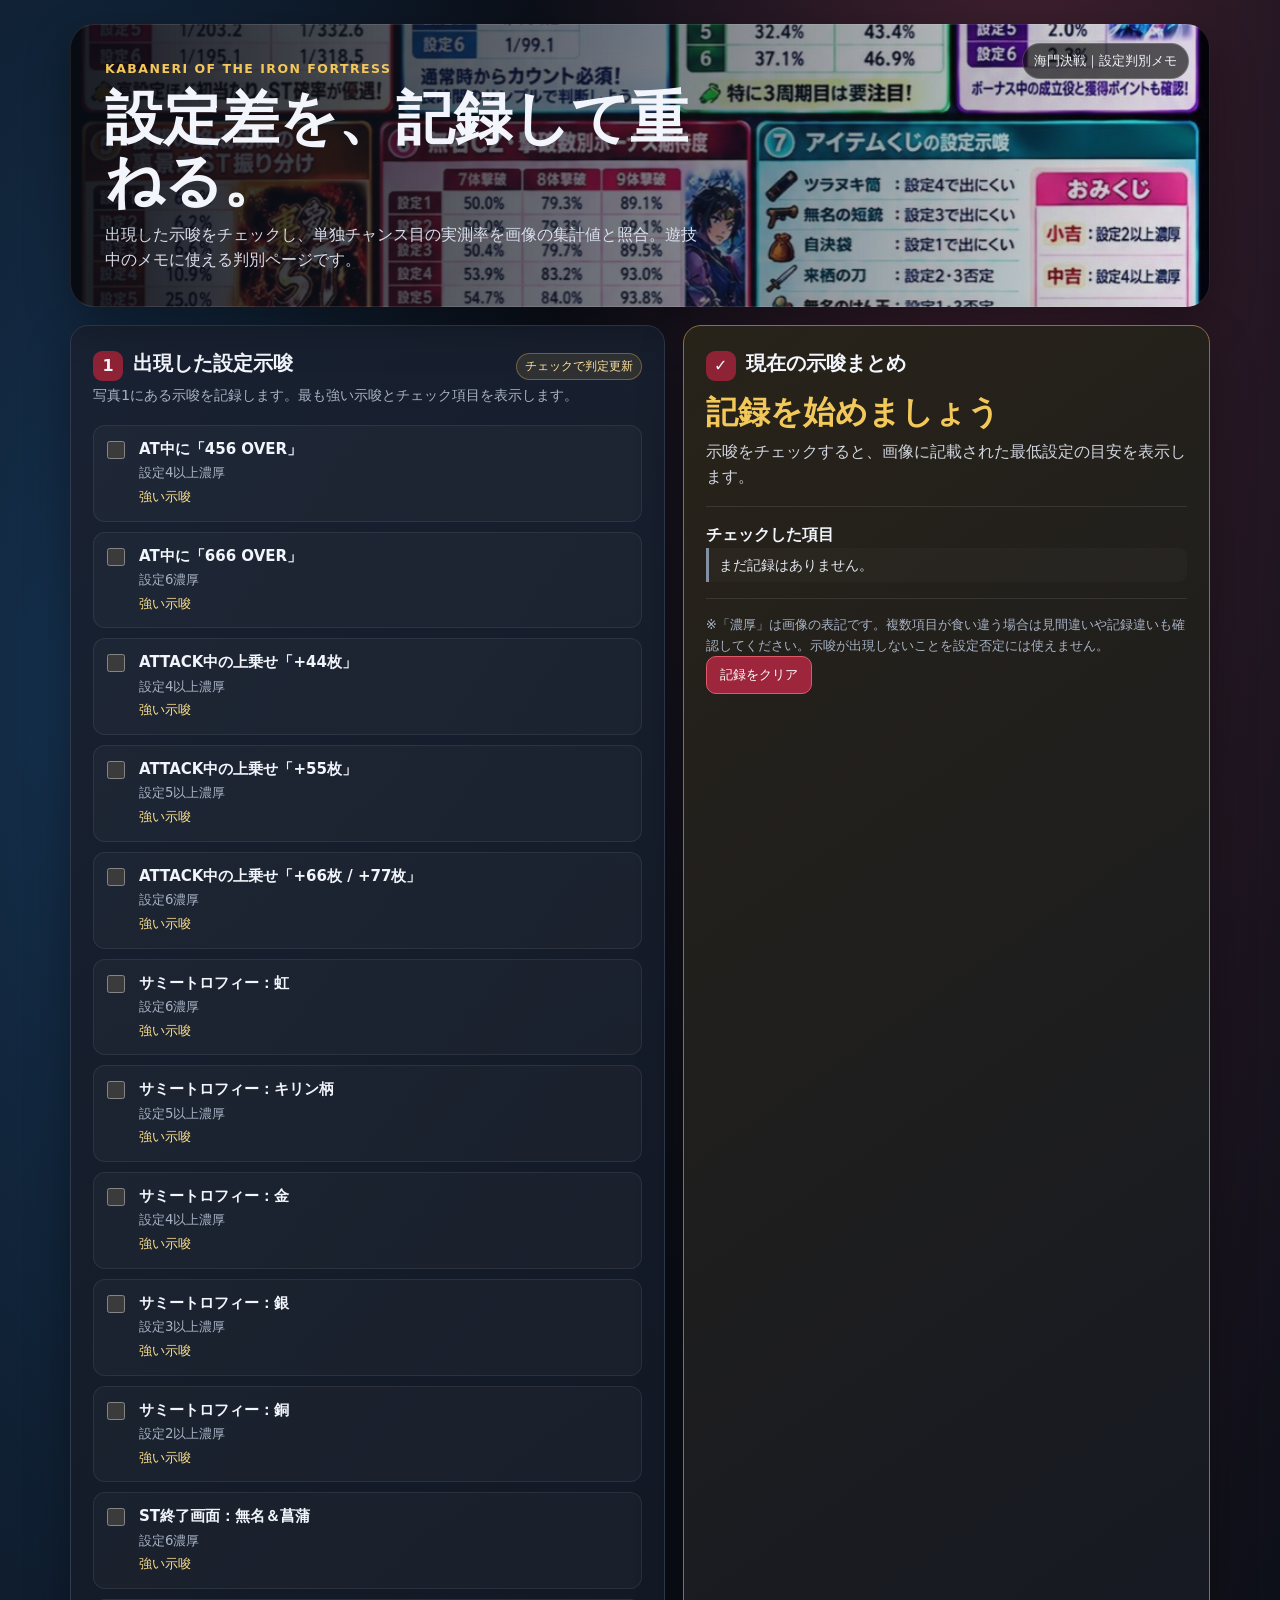
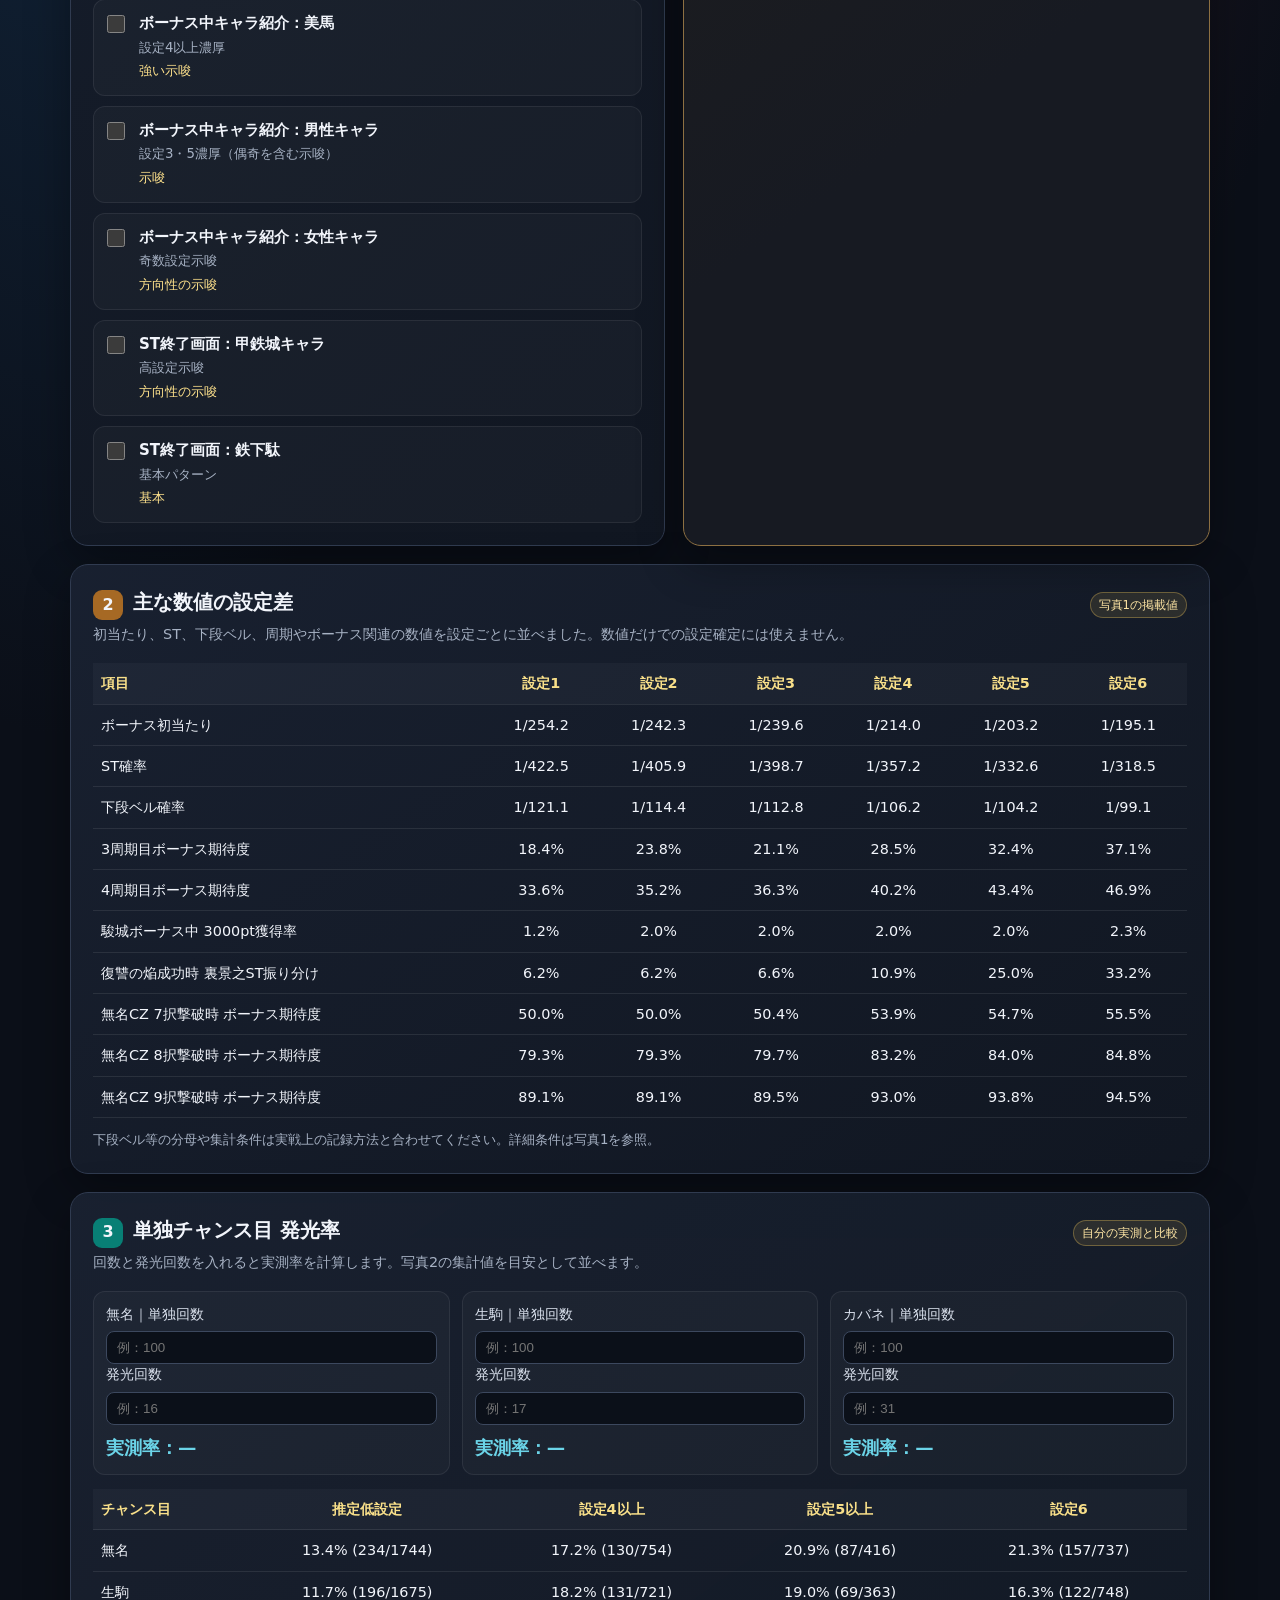
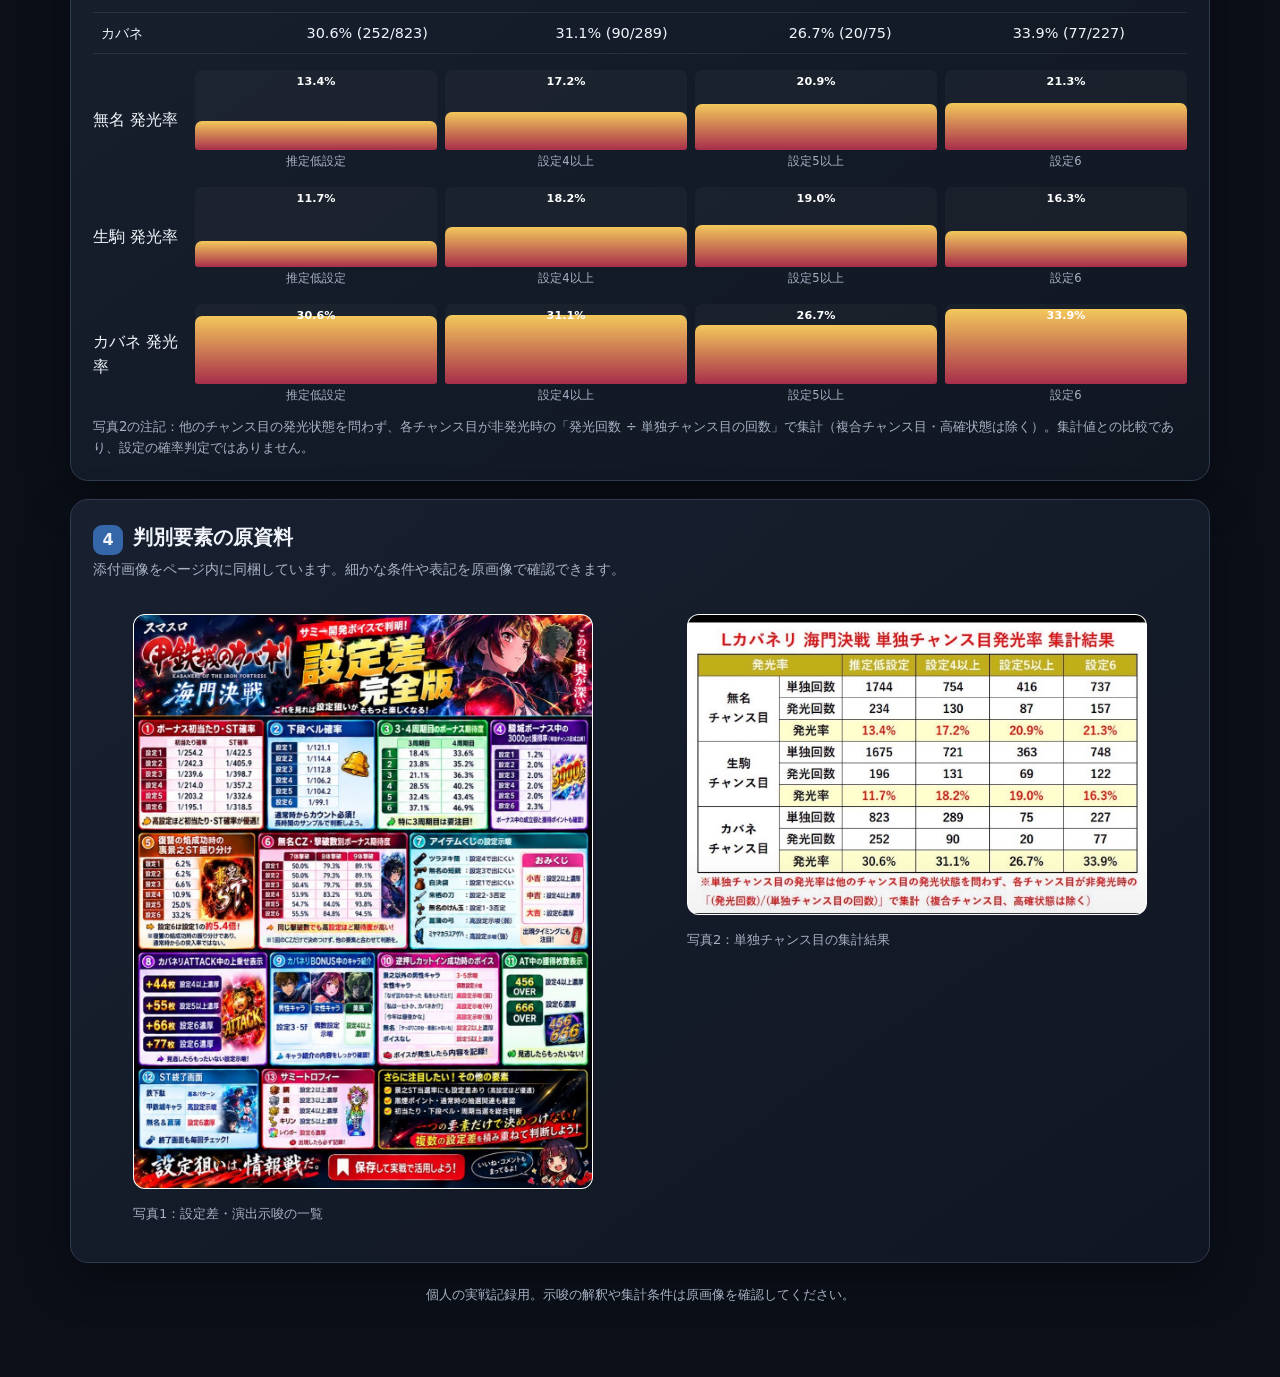
==== kabaneri-kaimon/index.html @ 1a40af03 "Add Kabaneri setting guide page" ====
<!doctype html>
<html lang="ja"><head><meta charset="utf-8"><meta name="viewport" content="width=device-width,initial-scale=1"><meta name="theme-color" content="#101521"><title>スマスロ甲鉄城のカバネリ 海門決戦｜設定判別メモ</title>
<style>
:root{color-scheme:dark;--bg:#0b0f18;--panel:#151b29;--line:#303b50;--text:#f2f5fb;--muted:#a7b2c4;--gold:#f3c85b;--cyan:#6bd4e8;--shadow:0 16px 46px #0005}*{box-sizing:border-box}body{margin:0;background:radial-gradient(ellipse at 80% -10%,#452131 0,transparent 35%),radial-gradient(ellipse at 5% 15%,#142f4b 0,transparent 30%),var(--bg);color:var(--text);font:16px/1.55 system-ui,-apple-system,"Segoe UI",sans-serif}.wrap{max-width:1180px;margin:auto;padding:24px 20px 72px}.hero{border:1px solid #ffffff1b;border-radius:24px;overflow:hidden;position:relative;min-height:270px;display:flex;align-items:end;background:linear-gradient(90deg,#080c14ed 0%,#10152199 47%,#1015211c 100%),url('kabaneri-guide.jpg') center 39%/cover;box-shadow:var(--shadow)}.hero-copy{padding:34px;max-width:680px}.eyebrow{color:var(--gold);font-weight:800;letter-spacing:.12em;font-size:.78rem}.hero h1{font-size:clamp(2rem,5vw,3.65rem);line-height:1.08;margin:.55rem 0}.hero p{color:#d7deeb;max-width:600px;margin:.6rem 0 0}.hero-mark{position:absolute;top:18px;right:20px;border:1px solid #ffffff30;background:#111a;padding:7px 11px;border-radius:99px;font-size:.8rem}.layout{display:grid;grid-template-columns:1.06fr .94fr;gap:18px;margin-top:18px}.panel{background:linear-gradient(145deg,#192131f2,#111722f5);border:1px solid var(--line);border-radius:18px;padding:22px;box-shadow:var(--shadow)}.panel h2{font-size:1.25rem;margin:0 0 5px}.sub{color:var(--muted);font-size:.9rem;margin:0 0 18px}.section-title{display:flex;align-items:center;gap:10px}.num{width:30px;height:30px;border-radius:9px;display:grid;place-items:center;background:#8f2336;font-weight:800}.tag{font-size:.73rem;color:#ffe6a5;background:#f3c85b1c;border:1px solid #f3c85b55;border-radius:99px;padding:3px 8px;margin-left:auto}.signals{display:grid;gap:10px}.signal{display:grid;grid-template-columns:22px 1fr;gap:10px;padding:12px 13px;background:#ffffff07;border:1px solid #ffffff12;border-radius:12px}.signal:has(input:checked){border-color:#f3c85b99;background:#f3c85b12}.signal input{accent-color:var(--gold);width:18px;height:18px;margin:3px 0}.signal strong{display:block;font-size:.94rem}.signal small{color:var(--muted);display:block;margin-top:2px}.signal em{font-style:normal;color:#ffe28c;font-size:.8rem}.result{position:sticky;top:14px;background:linear-gradient(145deg,#282319,#171a22 72%);border-color:#8d7042}.result .big{font-size:2rem;color:var(--gold);font-weight:900;line-height:1.25;margin:8px 0}.result .explain{color:#d0d5df}.rule{height:1px;background:#ffffff18;margin:16px 0}.hint-list{display:grid;gap:8px}.hint{border-left:3px solid var(--gold);padding:6px 10px;color:#e5e9f0;background:#ffffff06;border-radius:0 8px 8px 0;font-size:.9rem}.hint.none{border-color:#8290a4}.btn{background:#9e263c;border:1px solid #df5969;border-radius:10px;padding:9px 13px;color:white;cursor:pointer}.full{grid-column:1/-1}.inputs{display:grid;grid-template-columns:repeat(3,1fr);gap:12px;margin:14px 0}.field{background:#ffffff07;border:1px solid #ffffff12;border-radius:12px;padding:12px}.field label{display:block;font-size:.86rem;color:#dbe2ee;margin-bottom:6px}.field input{width:100%;background:#0b1019;border:1px solid #3c485e;border-radius:8px;color:var(--text);padding:8px 10px}.rate-output{font-weight:800;font-size:1.15rem;margin-top:9px;color:var(--cyan)}.table-scroll{overflow-x:auto}table{width:100%;border-collapse:collapse;min-width:620px;font-size:.9rem}th,td{text-align:center;padding:9px 8px;border-bottom:1px solid #ffffff16}th{color:#f8df89;background:#ffffff08}td:first-child,th:first-child{text-align:left}.note{font-size:.83rem;color:var(--muted);margin:12px 0 0}.chart-wrap{display:grid;gap:16px;margin-top:16px}.chart-row{display:grid;grid-template-columns:90px 1fr;align-items:center;gap:12px}.bars{display:grid;grid-template-columns:repeat(4,1fr);gap:8px}.barbox{display:grid;gap:3px;font-size:.72rem;color:var(--muted);text-align:center}.bar{height:80px;display:flex;align-items:end;justify-content:center;background:#ffffff08;border-radius:7px 7px 3px 3px;overflow:hidden;position:relative}.bar i{display:block;width:100%;background:linear-gradient(0deg,#a72e4b,#f3c85b);border-radius:7px 7px 0 0;min-height:2px}.bar b{position:absolute;top:3px;color:white;font-size:.7rem}.source{display:grid;grid-template-columns:1fr 1fr;gap:14px;align-items:start}.source img{width:100%;height:auto;border-radius:12px;border:1px solid #ffffff24;background:#fff}.source figcaption,.footer{color:var(--muted);font-size:.82rem;margin-top:7px}.footer{text-align:center;margin-top:22px}@media(max-width:820px){.layout{grid-template-columns:1fr}.result{position:static}.full{grid-column:auto}.source{grid-template-columns:1fr}.hero{min-height:240px;background-position:60% center}.hero-copy{padding:25px 22px}.inputs{grid-template-columns:1fr}.chart-row{grid-template-columns:1fr;gap:6px}.bars{gap:4px}}
</style></head><body><main class="wrap">
<header class="hero"><span class="hero-mark">海門決戦｜設定判別メモ</span><div class="hero-copy"><div class="eyebrow">KABANERI OF THE IRON FORTRESS</div><h1>設定差を、記録して重ねる。</h1><p>出現した示唆をチェックし、単独チャンス目の実測率を画像の集計値と照合。遊技中のメモに使える判別ページです。</p></div></header><div class="layout">
<section class="panel"><div class="section-title"><span class="num">1</span><h2>出現した設定示唆</h2><span class="tag">チェックで判定更新</span></div><p class="sub">写真1にある示唆を記録します。最も強い示唆とチェック項目を表示します。</p><div class="signals" id="signals">
<label class="signal"><input type="checkbox" data-floor="4" data-text="AT中の獲得枚数表示「456 OVER」"><span><strong>AT中に「456 OVER」</strong><small>設定4以上濃厚</small><em>強い示唆</em></span></label>
<label class="signal"><input type="checkbox" data-floor="6" data-text="AT中の獲得枚数表示「666 OVER」"><span><strong>AT中に「666 OVER」</strong><small>設定6濃厚</small><em>強い示唆</em></span></label>
<label class="signal"><input type="checkbox" data-floor="4" data-text="ATTACK中の上乗せ「+44枚」"><span><strong>ATTACK中の上乗せ「+44枚」</strong><small>設定4以上濃厚</small><em>強い示唆</em></span></label>
<label class="signal"><input type="checkbox" data-floor="5" data-text="ATTACK中の上乗せ「+55枚」"><span><strong>ATTACK中の上乗せ「+55枚」</strong><small>設定5以上濃厚</small><em>強い示唆</em></span></label>
<label class="signal"><input type="checkbox" data-floor="6" data-text="ATTACK中の上乗せ「+66枚 / +77枚」"><span><strong>ATTACK中の上乗せ「+66枚 / +77枚」</strong><small>設定6濃厚</small><em>強い示唆</em></span></label>
<label class="signal"><input type="checkbox" data-floor="6" data-text="サミートロフィー 虹"><span><strong>サミートロフィー：虹</strong><small>設定6濃厚</small><em>強い示唆</em></span></label>
<label class="signal"><input type="checkbox" data-floor="5" data-text="サミートロフィー キリン柄"><span><strong>サミートロフィー：キリン柄</strong><small>設定5以上濃厚</small><em>強い示唆</em></span></label>
<label class="signal"><input type="checkbox" data-floor="4" data-text="サミートロフィー 金"><span><strong>サミートロフィー：金</strong><small>設定4以上濃厚</small><em>強い示唆</em></span></label>
<label class="signal"><input type="checkbox" data-floor="3" data-text="サミートロフィー 銀"><span><strong>サミートロフィー：銀</strong><small>設定3以上濃厚</small><em>強い示唆</em></span></label>
<label class="signal"><input type="checkbox" data-floor="2" data-text="サミートロフィー 銅"><span><strong>サミートロフィー：銅</strong><small>設定2以上濃厚</small><em>強い示唆</em></span></label>
<label class="signal"><input type="checkbox" data-floor="6" data-text="ST終了画面：無名＆菖蒲"><span><strong>ST終了画面：無名＆菖蒲</strong><small>設定6濃厚</small><em>強い示唆</em></span></label>
<label class="signal"><input type="checkbox" data-floor="4" data-text="ボーナス中キャラ紹介：美馬"><span><strong>ボーナス中キャラ紹介：美馬</strong><small>設定4以上濃厚</small><em>強い示唆</em></span></label>
<label class="signal"><input type="checkbox" data-floor="0" data-text="ボーナス中キャラ紹介：男性キャラ"><span><strong>ボーナス中キャラ紹介：男性キャラ</strong><small>設定3・5濃厚（偶奇を含む示唆）</small><em>示唆</em></span></label>
<label class="signal"><input type="checkbox" data-floor="0" data-text="ボーナス中キャラ紹介：女性キャラ"><span><strong>ボーナス中キャラ紹介：女性キャラ</strong><small>奇数設定示唆</small><em>方向性の示唆</em></span></label>
<label class="signal"><input type="checkbox" data-floor="0" data-text="ST終了画面：甲鉄城キャラ"><span><strong>ST終了画面：甲鉄城キャラ</strong><small>高設定示唆</small><em>方向性の示唆</em></span></label>
<label class="signal"><input type="checkbox" data-floor="0" data-text="ST終了画面：鉄下駄"><span><strong>ST終了画面：鉄下駄</strong><small>基本パターン</small><em>基本</em></span></label></div></section>
<aside class="panel result" aria-live="polite"><div class="section-title"><span class="num">✓</span><h2>現在の示唆まとめ</h2></div><div class="big" id="resultTitle">記録を始めましょう</div><div class="explain" id="resultBody">示唆をチェックすると、画像に記載された最低設定の目安を表示します。</div><div class="rule"></div><strong>チェックした項目</strong><div class="hint-list" id="hintList"><div class="hint none">まだ記録はありません。</div></div><div class="rule"></div><p class="note">※「濃厚」は画像の表記です。複数項目が食い違う場合は見間違いや記録違いも確認してください。示唆が出現しないことを設定否定には使えません。</p><button class="btn" id="clearBtn">記録をクリア</button></aside>
<section class="panel full"><div class="section-title"><span class="num" style="background:#a66924">2</span><h2>主な数値の設定差</h2><span class="tag">写真1の掲載値</span></div><p class="sub">初当たり、ST、下段ベル、周期やボーナス関連の数値を設定ごとに並べました。数値だけでの設定確定には使えません。</p><div class="table-scroll"><table><thead><tr><th>項目</th><th>設定1</th><th>設定2</th><th>設定3</th><th>設定4</th><th>設定5</th><th>設定6</th></tr></thead><tbody>
<tr><td>ボーナス初当たり</td><td>1/254.2</td><td>1/242.3</td><td>1/239.6</td><td>1/214.0</td><td>1/203.2</td><td>1/195.1</td></tr>
<tr><td>ST確率</td><td>1/422.5</td><td>1/405.9</td><td>1/398.7</td><td>1/357.2</td><td>1/332.6</td><td>1/318.5</td></tr>
<tr><td>下段ベル確率</td><td>1/121.1</td><td>1/114.4</td><td>1/112.8</td><td>1/106.2</td><td>1/104.2</td><td>1/99.1</td></tr>
<tr><td>3周期目ボーナス期待度</td><td>18.4%</td><td>23.8%</td><td>21.1%</td><td>28.5%</td><td>32.4%</td><td>37.1%</td></tr>
<tr><td>4周期目ボーナス期待度</td><td>33.6%</td><td>35.2%</td><td>36.3%</td><td>40.2%</td><td>43.4%</td><td>46.9%</td></tr>
<tr><td>駿城ボーナス中 3000pt獲得率</td><td>1.2%</td><td>2.0%</td><td>2.0%</td><td>2.0%</td><td>2.0%</td><td>2.3%</td></tr>
<tr><td>復讐の焔成功時 裏景之ST振り分け</td><td>6.2%</td><td>6.2%</td><td>6.6%</td><td>10.9%</td><td>25.0%</td><td>33.2%</td></tr>
<tr><td>無名CZ 7択撃破時 ボーナス期待度</td><td>50.0%</td><td>50.0%</td><td>50.4%</td><td>53.9%</td><td>54.7%</td><td>55.5%</td></tr>
<tr><td>無名CZ 8択撃破時 ボーナス期待度</td><td>79.3%</td><td>79.3%</td><td>79.7%</td><td>83.2%</td><td>84.0%</td><td>84.8%</td></tr>
<tr><td>無名CZ 9択撃破時 ボーナス期待度</td><td>89.1%</td><td>89.1%</td><td>89.5%</td><td>93.0%</td><td>93.8%</td><td>94.5%</td></tr>
</tbody></table></div><p class="note">下段ベル等の分母や集計条件は実戦上の記録方法と合わせてください。詳細条件は写真1を参照。</p></section>
<section class="panel full"><div class="section-title"><span class="num" style="background:#087f75">3</span><h2>単独チャンス目 発光率</h2><span class="tag">自分の実測と比較</span></div><p class="sub">回数と発光回数を入れると実測率を計算します。写真2の集計値を目安として並べます。</p><div class="inputs">
<div class="field"><label for="unaTrials">無名｜単独回数</label><input id="unaTrials" type="number" min="0" step="1" placeholder="例：100"><label for="unaHits">発光回数</label><input id="unaHits" type="number" min="0" step="1" placeholder="例：16"><div class="rate-output" id="unaRate">実測率：—</div></div>
<div class="field"><label for="ikoTrials">生駒｜単独回数</label><input id="ikoTrials" type="number" min="0" step="1" placeholder="例：100"><label for="ikoHits">発光回数</label><input id="ikoHits" type="number" min="0" step="1" placeholder="例：17"><div class="rate-output" id="ikoRate">実測率：—</div></div>
<div class="field"><label for="kabTrials">カバネ｜単独回数</label><input id="kabTrials" type="number" min="0" step="1" placeholder="例：100"><label for="kabHits">発光回数</label><input id="kabHits" type="number" min="0" step="1" placeholder="例：31"><div class="rate-output" id="kabRate">実測率：—</div></div></div>
<div class="table-scroll"><table><thead><tr><th>チャンス目</th><th>推定低設定</th><th>設定4以上</th><th>設定5以上</th><th>設定6</th></tr></thead><tbody>
<tr><td>無名</td><td>13.4% (234/1744)</td><td>17.2% (130/754)</td><td>20.9% (87/416)</td><td>21.3% (157/737)</td></tr>
<tr><td>生駒</td><td>11.7% (196/1675)</td><td>18.2% (131/721)</td><td>19.0% (69/363)</td><td>16.3% (122/748)</td></tr>
<tr><td>カバネ</td><td>30.6% (252/823)</td><td>31.1% (90/289)</td><td>26.7% (20/75)</td><td>33.9% (77/227)</td></tr></tbody></table></div><div class="chart-wrap" id="charts"></div><p class="note">写真2の注記：他のチャンス目の発光状態を問わず、各チャンス目が非発光時の「発光回数 ÷ 単独チャンス目の回数」で集計（複合チャンス目・高確状態は除く）。集計値との比較であり、設定の確率判定ではありません。</p></section>
<section class="panel full"><div class="section-title"><span class="num" style="background:#3566a8">4</span><h2>判別要素の原資料</h2></div><p class="sub">添付画像をページ内に同梱しています。細かな条件や表記を原画像で確認できます。</p><div class="source"><figure><img src="kabaneri-guide.jpg" alt="甲鉄城のカバネリ 海門決戦の設定差・設定示唆まとめ"><figcaption>写真1：設定差・演出示唆の一覧</figcaption></figure><figure><img src="chance-eye-data.jpg" alt="カバネリ海門決戦の単独チャンス目発光率 集計結果"><figcaption>写真2：単独チャンス目の集計結果</figcaption></figure></div></section>
</div><footer class="footer">個人の実戦記録用。示唆の解釈や集計条件は原画像を確認してください。</footer></main>
<script>
const signals=[...document.querySelectorAll('#signals input')],resultTitle=document.querySelector('#resultTitle'),resultBody=document.querySelector('#resultBody'),hintList=document.querySelector('#hintList');
function updateSignals(){const checked=signals.filter(x=>x.checked),floors=checked.map(x=>Number(x.dataset.floor)).filter(x=>x>0),floor=floors.length?Math.max(...floors):0;resultTitle.textContent=floor?'設定'+floor+'以上の示唆あり':checked.length?'示唆を記録しました':'記録を始めましょう';resultBody.textContent=floor?'チェックした項目のうち、最低設定の目安が最も高いものは設定'+floor+'以上です。確定的な設定判別ではありません。':checked.length?'チェック項目は設定の上下限を示さない示唆です。ほかの要素と合わせて確認してください。':'示唆をチェックすると、画像に記載された最低設定の目安を表示します。';hintList.innerHTML=checked.length?checked.map(x=>'<div class="hint">'+x.dataset.text+' <small>('+x.closest('.signal').querySelector('small').textContent+')</small></div>').join(''):'<div class="hint none">まだ記録はありません。</div>'}
signals.forEach(x=>x.addEventListener('change',updateSignals));document.querySelector('#clearBtn').addEventListener('click',()=>{signals.forEach(x=>x.checked=false);updateSignals()});
const rows=[{key:'una',label:'無名',values:[13.4,17.2,20.9,21.3]},{key:'iko',label:'生駒',values:[11.7,18.2,19,16.3]},{key:'kab',label:'カバネ',values:[30.6,31.1,26.7,33.9]}],cols=['推定低設定','設定4以上','設定5以上','設定6'];
function updateRates(){rows.forEach(r=>{const n=Number(document.querySelector('#'+r.key+'Trials').value),h=Number(document.querySelector('#'+r.key+'Hits').value),el=document.querySelector('#'+r.key+'Rate');el.textContent=n>0&&h>=0&&h<=n?'実測率：'+(h/n*100).toFixed(1)+'%':'実測率：—'});document.querySelector('#charts').innerHTML=rows.map(r=>'<div class="chart-row"><div>'+r.label+' 発光率</div><div class="bars">'+r.values.map((v,i)=>'<div class="barbox"><div class="bar"><i style="height:'+(v/36*100)+'%"></i><b>'+v.toFixed(1)+'%</b></div>'+cols[i]+'</div>').join('')+'</div></div>').join('')}
document.querySelectorAll('.field input').forEach(el=>el.addEventListener('input',updateRates));updateRates();
</script></body></html>
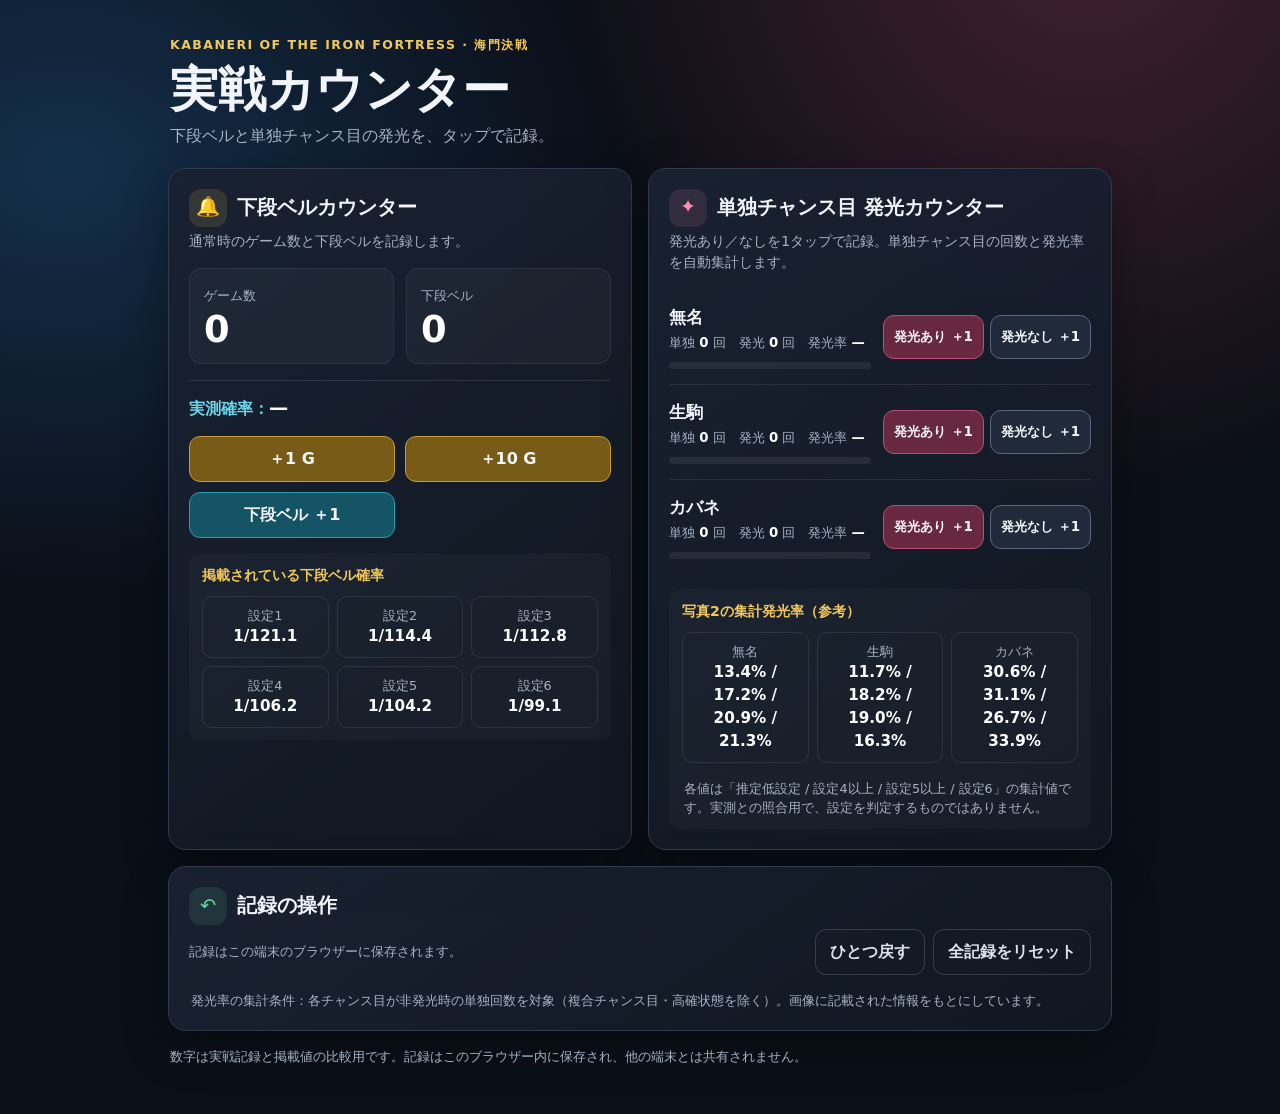
==== commit 794f8f46: "Refocus Kabaneri page on live counters" ====
--- a/kabaneri-kaimon/index.html
+++ b/kabaneri-kaimon/index.html
@@ -1,55 +1,80 @@
 <!doctype html>
-<html lang="ja"><head><meta charset="utf-8"><meta name="viewport" content="width=device-width,initial-scale=1"><meta name="theme-color" content="#101521"><title>スマスロ甲鉄城のカバネリ 海門決戦｜設定判別メモ</title>
+<html lang="ja">
+<head>
+<meta charset="utf-8">
+<meta name="viewport" content="width=device-width,initial-scale=1">
+<meta name="theme-color" content="#101521">
+<title>カバネリ 海門決戦｜実戦カウンター</title>
 <style>
-:root{color-scheme:dark;--bg:#0b0f18;--panel:#151b29;--line:#303b50;--text:#f2f5fb;--muted:#a7b2c4;--gold:#f3c85b;--cyan:#6bd4e8;--shadow:0 16px 46px #0005}*{box-sizing:border-box}body{margin:0;background:radial-gradient(ellipse at 80% -10%,#452131 0,transparent 35%),radial-gradient(ellipse at 5% 15%,#142f4b 0,transparent 30%),var(--bg);color:var(--text);font:16px/1.55 system-ui,-apple-system,"Segoe UI",sans-serif}.wrap{max-width:1180px;margin:auto;padding:24px 20px 72px}.hero{border:1px solid #ffffff1b;border-radius:24px;overflow:hidden;position:relative;min-height:270px;display:flex;align-items:end;background:linear-gradient(90deg,#080c14ed 0%,#10152199 47%,#1015211c 100%),url('kabaneri-guide.jpg') center 39%/cover;box-shadow:var(--shadow)}.hero-copy{padding:34px;max-width:680px}.eyebrow{color:var(--gold);font-weight:800;letter-spacing:.12em;font-size:.78rem}.hero h1{font-size:clamp(2rem,5vw,3.65rem);line-height:1.08;margin:.55rem 0}.hero p{color:#d7deeb;max-width:600px;margin:.6rem 0 0}.hero-mark{position:absolute;top:18px;right:20px;border:1px solid #ffffff30;background:#111a;padding:7px 11px;border-radius:99px;font-size:.8rem}.layout{display:grid;grid-template-columns:1.06fr .94fr;gap:18px;margin-top:18px}.panel{background:linear-gradient(145deg,#192131f2,#111722f5);border:1px solid var(--line);border-radius:18px;padding:22px;box-shadow:var(--shadow)}.panel h2{font-size:1.25rem;margin:0 0 5px}.sub{color:var(--muted);font-size:.9rem;margin:0 0 18px}.section-title{display:flex;align-items:center;gap:10px}.num{width:30px;height:30px;border-radius:9px;display:grid;place-items:center;background:#8f2336;font-weight:800}.tag{font-size:.73rem;color:#ffe6a5;background:#f3c85b1c;border:1px solid #f3c85b55;border-radius:99px;padding:3px 8px;margin-left:auto}.signals{display:grid;gap:10px}.signal{display:grid;grid-template-columns:22px 1fr;gap:10px;padding:12px 13px;background:#ffffff07;border:1px solid #ffffff12;border-radius:12px}.signal:has(input:checked){border-color:#f3c85b99;background:#f3c85b12}.signal input{accent-color:var(--gold);width:18px;height:18px;margin:3px 0}.signal strong{display:block;font-size:.94rem}.signal small{color:var(--muted);display:block;margin-top:2px}.signal em{font-style:normal;color:#ffe28c;font-size:.8rem}.result{position:sticky;top:14px;background:linear-gradient(145deg,#282319,#171a22 72%);border-color:#8d7042}.result .big{font-size:2rem;color:var(--gold);font-weight:900;line-height:1.25;margin:8px 0}.result .explain{color:#d0d5df}.rule{height:1px;background:#ffffff18;margin:16px 0}.hint-list{display:grid;gap:8px}.hint{border-left:3px solid var(--gold);padding:6px 10px;color:#e5e9f0;background:#ffffff06;border-radius:0 8px 8px 0;font-size:.9rem}.hint.none{border-color:#8290a4}.btn{background:#9e263c;border:1px solid #df5969;border-radius:10px;padding:9px 13px;color:white;cursor:pointer}.full{grid-column:1/-1}.inputs{display:grid;grid-template-columns:repeat(3,1fr);gap:12px;margin:14px 0}.field{background:#ffffff07;border:1px solid #ffffff12;border-radius:12px;padding:12px}.field label{display:block;font-size:.86rem;color:#dbe2ee;margin-bottom:6px}.field input{width:100%;background:#0b1019;border:1px solid #3c485e;border-radius:8px;color:var(--text);padding:8px 10px}.rate-output{font-weight:800;font-size:1.15rem;margin-top:9px;color:var(--cyan)}.table-scroll{overflow-x:auto}table{width:100%;border-collapse:collapse;min-width:620px;font-size:.9rem}th,td{text-align:center;padding:9px 8px;border-bottom:1px solid #ffffff16}th{color:#f8df89;background:#ffffff08}td:first-child,th:first-child{text-align:left}.note{font-size:.83rem;color:var(--muted);margin:12px 0 0}.chart-wrap{display:grid;gap:16px;margin-top:16px}.chart-row{display:grid;grid-template-columns:90px 1fr;align-items:center;gap:12px}.bars{display:grid;grid-template-columns:repeat(4,1fr);gap:8px}.barbox{display:grid;gap:3px;font-size:.72rem;color:var(--muted);text-align:center}.bar{height:80px;display:flex;align-items:end;justify-content:center;background:#ffffff08;border-radius:7px 7px 3px 3px;overflow:hidden;position:relative}.bar i{display:block;width:100%;background:linear-gradient(0deg,#a72e4b,#f3c85b);border-radius:7px 7px 0 0;min-height:2px}.bar b{position:absolute;top:3px;color:white;font-size:.7rem}.source{display:grid;grid-template-columns:1fr 1fr;gap:14px;align-items:start}.source img{width:100%;height:auto;border-radius:12px;border:1px solid #ffffff24;background:#fff}.source figcaption,.footer{color:var(--muted);font-size:.82rem;margin-top:7px}.footer{text-align:center;margin-top:22px}@media(max-width:820px){.layout{grid-template-columns:1fr}.result{position:static}.full{grid-column:auto}.source{grid-template-columns:1fr}.hero{min-height:240px;background-position:60% center}.hero-copy{padding:25px 22px}.inputs{grid-template-columns:1fr}.chart-row{grid-template-columns:1fr;gap:6px}.bars{gap:4px}}
-</style></head><body><main class="wrap">
-<header class="hero"><span class="hero-mark">海門決戦｜設定判別メモ</span><div class="hero-copy"><div class="eyebrow">KABANERI OF THE IRON FORTRESS</div><h1>設定差を、記録して重ねる。</h1><p>出現した示唆をチェックし、単独チャンス目の実測率を画像の集計値と照合。遊技中のメモに使える判別ページです。</p></div></header><div class="layout">
-<section class="panel"><div class="section-title"><span class="num">1</span><h2>出現した設定示唆</h2><span class="tag">チェックで判定更新</span></div><p class="sub">写真1にある示唆を記録します。最も強い示唆とチェック項目を表示します。</p><div class="signals" id="signals">
-<label class="signal"><input type="checkbox" data-floor="4" data-text="AT中の獲得枚数表示「456 OVER」"><span><strong>AT中に「456 OVER」</strong><small>設定4以上濃厚</small><em>強い示唆</em></span></label>
-<label class="signal"><input type="checkbox" data-floor="6" data-text="AT中の獲得枚数表示「666 OVER」"><span><strong>AT中に「666 OVER」</strong><small>設定6濃厚</small><em>強い示唆</em></span></label>
-<label class="signal"><input type="checkbox" data-floor="4" data-text="ATTACK中の上乗せ「+44枚」"><span><strong>ATTACK中の上乗せ「+44枚」</strong><small>設定4以上濃厚</small><em>強い示唆</em></span></label>
-<label class="signal"><input type="checkbox" data-floor="5" data-text="ATTACK中の上乗せ「+55枚」"><span><strong>ATTACK中の上乗せ「+55枚」</strong><small>設定5以上濃厚</small><em>強い示唆</em></span></label>
-<label class="signal"><input type="checkbox" data-floor="6" data-text="ATTACK中の上乗せ「+66枚 / +77枚」"><span><strong>ATTACK中の上乗せ「+66枚 / +77枚」</strong><small>設定6濃厚</small><em>強い示唆</em></span></label>
-<label class="signal"><input type="checkbox" data-floor="6" data-text="サミートロフィー 虹"><span><strong>サミートロフィー：虹</strong><small>設定6濃厚</small><em>強い示唆</em></span></label>
-<label class="signal"><input type="checkbox" data-floor="5" data-text="サミートロフィー キリン柄"><span><strong>サミートロフィー：キリン柄</strong><small>設定5以上濃厚</small><em>強い示唆</em></span></label>
-<label class="signal"><input type="checkbox" data-floor="4" data-text="サミートロフィー 金"><span><strong>サミートロフィー：金</strong><small>設定4以上濃厚</small><em>強い示唆</em></span></label>
-<label class="signal"><input type="checkbox" data-floor="3" data-text="サミートロフィー 銀"><span><strong>サミートロフィー：銀</strong><small>設定3以上濃厚</small><em>強い示唆</em></span></label>
-<label class="signal"><input type="checkbox" data-floor="2" data-text="サミートロフィー 銅"><span><strong>サミートロフィー：銅</strong><small>設定2以上濃厚</small><em>強い示唆</em></span></label>
-<label class="signal"><input type="checkbox" data-floor="6" data-text="ST終了画面：無名＆菖蒲"><span><strong>ST終了画面：無名＆菖蒲</strong><small>設定6濃厚</small><em>強い示唆</em></span></label>
-<label class="signal"><input type="checkbox" data-floor="4" data-text="ボーナス中キャラ紹介：美馬"><span><strong>ボーナス中キャラ紹介：美馬</strong><small>設定4以上濃厚</small><em>強い示唆</em></span></label>
-<label class="signal"><input type="checkbox" data-floor="0" data-text="ボーナス中キャラ紹介：男性キャラ"><span><strong>ボーナス中キャラ紹介：男性キャラ</strong><small>設定3・5濃厚（偶奇を含む示唆）</small><em>示唆</em></span></label>
-<label class="signal"><input type="checkbox" data-floor="0" data-text="ボーナス中キャラ紹介：女性キャラ"><span><strong>ボーナス中キャラ紹介：女性キャラ</strong><small>奇数設定示唆</small><em>方向性の示唆</em></span></label>
-<label class="signal"><input type="checkbox" data-floor="0" data-text="ST終了画面：甲鉄城キャラ"><span><strong>ST終了画面：甲鉄城キャラ</strong><small>高設定示唆</small><em>方向性の示唆</em></span></label>
-<label class="signal"><input type="checkbox" data-floor="0" data-text="ST終了画面：鉄下駄"><span><strong>ST終了画面：鉄下駄</strong><small>基本パターン</small><em>基本</em></span></label></div></section>
-<aside class="panel result" aria-live="polite"><div class="section-title"><span class="num">✓</span><h2>現在の示唆まとめ</h2></div><div class="big" id="resultTitle">記録を始めましょう</div><div class="explain" id="resultBody">示唆をチェックすると、画像に記載された最低設定の目安を表示します。</div><div class="rule"></div><strong>チェックした項目</strong><div class="hint-list" id="hintList"><div class="hint none">まだ記録はありません。</div></div><div class="rule"></div><p class="note">※「濃厚」は画像の表記です。複数項目が食い違う場合は見間違いや記録違いも確認してください。示唆が出現しないことを設定否定には使えません。</p><button class="btn" id="clearBtn">記録をクリア</button></aside>
-<section class="panel full"><div class="section-title"><span class="num" style="background:#a66924">2</span><h2>主な数値の設定差</h2><span class="tag">写真1の掲載値</span></div><p class="sub">初当たり、ST、下段ベル、周期やボーナス関連の数値を設定ごとに並べました。数値だけでの設定確定には使えません。</p><div class="table-scroll"><table><thead><tr><th>項目</th><th>設定1</th><th>設定2</th><th>設定3</th><th>設定4</th><th>設定5</th><th>設定6</th></tr></thead><tbody>
-<tr><td>ボーナス初当たり</td><td>1/254.2</td><td>1/242.3</td><td>1/239.6</td><td>1/214.0</td><td>1/203.2</td><td>1/195.1</td></tr>
-<tr><td>ST確率</td><td>1/422.5</td><td>1/405.9</td><td>1/398.7</td><td>1/357.2</td><td>1/332.6</td><td>1/318.5</td></tr>
-<tr><td>下段ベル確率</td><td>1/121.1</td><td>1/114.4</td><td>1/112.8</td><td>1/106.2</td><td>1/104.2</td><td>1/99.1</td></tr>
-<tr><td>3周期目ボーナス期待度</td><td>18.4%</td><td>23.8%</td><td>21.1%</td><td>28.5%</td><td>32.4%</td><td>37.1%</td></tr>
-<tr><td>4周期目ボーナス期待度</td><td>33.6%</td><td>35.2%</td><td>36.3%</td><td>40.2%</td><td>43.4%</td><td>46.9%</td></tr>
-<tr><td>駿城ボーナス中 3000pt獲得率</td><td>1.2%</td><td>2.0%</td><td>2.0%</td><td>2.0%</td><td>2.0%</td><td>2.3%</td></tr>
-<tr><td>復讐の焔成功時 裏景之ST振り分け</td><td>6.2%</td><td>6.2%</td><td>6.6%</td><td>10.9%</td><td>25.0%</td><td>33.2%</td></tr>
-<tr><td>無名CZ 7択撃破時 ボーナス期待度</td><td>50.0%</td><td>50.0%</td><td>50.4%</td><td>53.9%</td><td>54.7%</td><td>55.5%</td></tr>
-<tr><td>無名CZ 8択撃破時 ボーナス期待度</td><td>79.3%</td><td>79.3%</td><td>79.7%</td><td>83.2%</td><td>84.0%</td><td>84.8%</td></tr>
-<tr><td>無名CZ 9択撃破時 ボーナス期待度</td><td>89.1%</td><td>89.1%</td><td>89.5%</td><td>93.0%</td><td>93.8%</td><td>94.5%</td></tr>
-</tbody></table></div><p class="note">下段ベル等の分母や集計条件は実戦上の記録方法と合わせてください。詳細条件は写真1を参照。</p></section>
-<section class="panel full"><div class="section-title"><span class="num" style="background:#087f75">3</span><h2>単独チャンス目 発光率</h2><span class="tag">自分の実測と比較</span></div><p class="sub">回数と発光回数を入れると実測率を計算します。写真2の集計値を目安として並べます。</p><div class="inputs">
-<div class="field"><label for="unaTrials">無名｜単独回数</label><input id="unaTrials" type="number" min="0" step="1" placeholder="例：100"><label for="unaHits">発光回数</label><input id="unaHits" type="number" min="0" step="1" placeholder="例：16"><div class="rate-output" id="unaRate">実測率：—</div></div>
-<div class="field"><label for="ikoTrials">生駒｜単独回数</label><input id="ikoTrials" type="number" min="0" step="1" placeholder="例：100"><label for="ikoHits">発光回数</label><input id="ikoHits" type="number" min="0" step="1" placeholder="例：17"><div class="rate-output" id="ikoRate">実測率：—</div></div>
-<div class="field"><label for="kabTrials">カバネ｜単独回数</label><input id="kabTrials" type="number" min="0" step="1" placeholder="例：100"><label for="kabHits">発光回数</label><input id="kabHits" type="number" min="0" step="1" placeholder="例：31"><div class="rate-output" id="kabRate">実測率：—</div></div></div>
-<div class="table-scroll"><table><thead><tr><th>チャンス目</th><th>推定低設定</th><th>設定4以上</th><th>設定5以上</th><th>設定6</th></tr></thead><tbody>
-<tr><td>無名</td><td>13.4% (234/1744)</td><td>17.2% (130/754)</td><td>20.9% (87/416)</td><td>21.3% (157/737)</td></tr>
-<tr><td>生駒</td><td>11.7% (196/1675)</td><td>18.2% (131/721)</td><td>19.0% (69/363)</td><td>16.3% (122/748)</td></tr>
-<tr><td>カバネ</td><td>30.6% (252/823)</td><td>31.1% (90/289)</td><td>26.7% (20/75)</td><td>33.9% (77/227)</td></tr></tbody></table></div><div class="chart-wrap" id="charts"></div><p class="note">写真2の注記：他のチャンス目の発光状態を問わず、各チャンス目が非発光時の「発光回数 ÷ 単独チャンス目の回数」で集計（複合チャンス目・高確状態は除く）。集計値との比較であり、設定の確率判定ではありません。</p></section>
-<section class="panel full"><div class="section-title"><span class="num" style="background:#3566a8">4</span><h2>判別要素の原資料</h2></div><p class="sub">添付画像をページ内に同梱しています。細かな条件や表記を原画像で確認できます。</p><div class="source"><figure><img src="kabaneri-guide.jpg" alt="甲鉄城のカバネリ 海門決戦の設定差・設定示唆まとめ"><figcaption>写真1：設定差・演出示唆の一覧</figcaption></figure><figure><img src="chance-eye-data.jpg" alt="カバネリ海門決戦の単独チャンス目発光率 集計結果"><figcaption>写真2：単独チャンス目の集計結果</figcaption></figure></div></section>
-</div><footer class="footer">個人の実戦記録用。示唆の解釈や集計条件は原画像を確認してください。</footer></main>
+:root{color-scheme:dark;--bg:#0b0f18;--panel:#151c29;--line:#303b50;--text:#f2f5fb;--muted:#a7b2c4;--gold:#f3c85b;--cyan:#6bd4e8;--green:#6bd7a2;--pink:#ff8eb2}
+*{box-sizing:border-box}body{margin:0;background:radial-gradient(ellipse at 85% -10%,#452131 0,transparent 35%),radial-gradient(ellipse at 5% 15%,#142f4b 0,transparent 32%),var(--bg);color:var(--text);font:16px/1.5 system-ui,-apple-system,"Segoe UI",sans-serif}
+main{max-width:980px;margin:auto;padding:24px 18px 48px}.hero{padding:12px 2px 20px}.eyebrow{font-size:.78rem;letter-spacing:.12em;color:var(--gold);font-weight:800}.hero h1{font-size:clamp(1.8rem,6vw,3rem);line-height:1.1;margin:8px 0}.hero p{margin:0;color:var(--muted)}
+.grid{display:grid;grid-template-columns:1fr 1fr;gap:16px}.card{background:linear-gradient(145deg,#192131f2,#111722f5);border:1px solid var(--line);border-radius:18px;padding:20px;box-shadow:0 16px 46px #0005}.wide{grid-column:1/-1}.head{display:flex;align-items:center;gap:10px;margin-bottom:4px}.icon{width:38px;height:38px;border-radius:12px;display:grid;place-items:center;font-size:1.2rem;background:#f3c85b20;color:var(--gold)}h2{margin:0;font-size:1.22rem}.sub{margin:4px 0 16px;color:var(--muted);font-size:.9rem}
+.counter{display:flex;align-items:baseline;gap:8px;margin:14px 0}.count{font-size:clamp(2.7rem,9vw,4.1rem);font-weight:900;line-height:1;color:#fff;font-variant-numeric:tabular-nums}.unit{color:var(--muted);font-weight:700}.rate{border-top:1px solid #ffffff18;margin-top:16px;padding-top:13px;color:var(--cyan);font-weight:800}.rate strong{font-size:1.2rem;color:#fff}.buttons{display:flex;gap:8px;flex-wrap:wrap}.btn{appearance:none;border:1px solid #59667b;background:#202a3a;color:#f5f7fb;border-radius:11px;padding:10px 14px;font:inherit;font-weight:750;cursor:pointer;touch-action:manipulation;min-height:44px}.btn:hover{filter:brightness(1.15)}.btn:active{transform:translateY(1px)}.btn.gold{background:#795b18;border-color:#c69b39}.btn.cyan{background:#145464;border-color:#2d9bb0}.btn.green{background:#14513c;border-color:#328a65}.btn.pink{background:#68283f;border-color:#b94e73}.btn.ghost{background:transparent;border-color:#ffffff28;color:#dbe2ee}
+.bell-actions{display:grid;grid-template-columns:1fr 1fr;gap:10px}.bell-actions .btn{width:100%}.bell-total{display:grid;grid-template-columns:1fr 1fr;gap:12px}.mini{padding:14px;border-radius:13px;background:#ffffff08;border:1px solid #ffffff13}.mini label{font-size:.83rem;color:var(--muted)}.mini .count{font-size:2.3rem;margin-top:5px}
+.reference{margin-top:15px;padding:12px 13px;border-radius:12px;background:#ffffff07;color:#dce4ef;font-size:.88rem}.reference b{color:var(--gold)}.ref-list{display:grid;grid-template-columns:repeat(3,1fr);gap:8px;margin-top:10px}.ref-chip{border:1px solid #ffffff16;border-radius:10px;padding:9px;text-align:center;color:var(--muted);font-size:.8rem}.ref-chip strong{display:block;color:#fff;font-size:.95rem}
+.character{display:grid;grid-template-columns:1fr auto;gap:12px;align-items:center;padding:15px 0;border-top:1px solid #ffffff16}.character:first-of-type{border-top:0}.char-name{font-weight:850;font-size:1.05rem}.char-stats{font-size:.83rem;color:var(--muted);margin-top:3px}.char-stats strong{color:#fff}.char-buttons{display:flex;gap:6px;justify-content:flex-end;flex-wrap:wrap}.char-buttons .btn{padding:8px 10px;font-size:.84rem}.progress{height:7px;border-radius:99px;background:#ffffff12;margin-top:9px;overflow:hidden}.progress i{display:block;height:100%;background:linear-gradient(90deg,#26a7b7,#70e1c1);border-radius:99px;transition:width .2s}
+.toolbar{display:flex;justify-content:space-between;align-items:center;gap:10px;margin-top:18px;padding-top:14px;border-top:1px solid #ffffff18}.undo-label{color:var(--muted);font-size:.82rem}.foot{color:var(--muted);font-size:.8rem;margin:16px 2px 0}.toast{position:fixed;bottom:18px;left:50%;transform:translate(-50%,20px);opacity:0;background:#202a3a;border:1px solid #59667b;padding:10px 14px;border-radius:99px;transition:.2s;pointer-events:none}.toast.show{opacity:1;transform:translate(-50%,0)}
+@media(max-width:700px){main{padding:16px 12px 32px}.grid{grid-template-columns:1fr}.wide{grid-column:auto}.card{padding:17px}.character{grid-template-columns:1fr}.char-buttons{justify-content:stretch}.char-buttons .btn{flex:1}.ref-list{grid-template-columns:1fr 1fr}.bell-actions{gap:8px}}
+</style>
+</head>
+<body>
+<main>
+<header class="hero"><div class="eyebrow">KABANERI OF THE IRON FORTRESS · 海門決戦</div><h1>実戦カウンター</h1><p>下段ベルと単独チャンス目の発光を、タップで記録。</p></header>
+<div class="grid">
+<section class="card">
+<div class="head"><span class="icon">🔔</span><h2>下段ベルカウンター</h2></div>
+<p class="sub">通常時のゲーム数と下段ベルを記録します。</p>
+<div class="bell-total">
+<div class="mini"><label>ゲーム数</label><div class="count" id="games">0</div></div>
+<div class="mini"><label>下段ベル</label><div class="count" id="bells">0</div></div>
+</div>
+<div class="rate" id="bellRate">実測確率：<strong>—</strong></div>
+<div class="bell-actions" style="margin-top:13px">
+<button class="btn gold" data-action="game1">＋1 G</button><button class="btn gold" data-action="game10">＋10 G</button>
+<button class="btn cyan" data-action="bell">下段ベル ＋1</button><span></span>
+</div>
+<div class="reference"><b>掲載されている下段ベル確率</b><div class="ref-list">
+<div class="ref-chip">設定1<strong>1/121.1</strong></div><div class="ref-chip">設定2<strong>1/114.4</strong></div><div class="ref-chip">設定3<strong>1/112.8</strong></div>
+<div class="ref-chip">設定4<strong>1/106.2</strong></div><div class="ref-chip">設定5<strong>1/104.2</strong></div><div class="ref-chip">設定6<strong>1/99.1</strong></div>
+</div></div>
+</section>
+<section class="card">
+<div class="head"><span class="icon" style="background:#ff8eb21c;color:var(--pink)">✦</span><h2>単独チャンス目 発光カウンター</h2></div>
+<p class="sub">発光あり／なしを1タップで記録。単独チャンス目の回数と発光率を自動集計します。</p>
+<div id="characters"></div>
+<div class="reference"><b>写真2の集計発光率（参考）</b><div class="ref-list">
+<div class="ref-chip">無名<strong>13.4% / 17.2% / 20.9% / 21.3%</strong></div>
+<div class="ref-chip">生駒<strong>11.7% / 18.2% / 19.0% / 16.3%</strong></div>
+<div class="ref-chip">カバネ<strong>30.6% / 31.1% / 26.7% / 33.9%</strong></div>
+</div><div class="foot">各値は「推定低設定 / 設定4以上 / 設定5以上 / 設定6」の集計値です。実測との照合用で、設定を判定するものではありません。</div></div>
+</section>
+<section class="card wide">
+<div class="head"><span class="icon" style="background:#6bd7a21c;color:var(--green)">↶</span><h2>記録の操作</h2></div>
+<div class="toolbar" style="border:0;margin:0;padding:0"><span class="undo-label" id="undoLabel">記録はこの端末のブラウザーに保存されます。</span><div class="buttons"><button class="btn ghost" id="undo">ひとつ戻す</button><button class="btn ghost" id="reset">全記録をリセット</button></div></div>
+<p class="foot">発光率の集計条件：各チャンス目が非発光時の単独回数を対象（複合チャンス目・高確状態を除く）。画像に記載された情報をもとにしています。</p>
+</section>
+</div>
+<footer class="foot">数字は実戦記録と掲載値の比較用です。記録はこのブラウザー内に保存され、他の端末とは共有されません。</footer>
+</main><div class="toast" id="toast" role="status" aria-live="polite"></div>
 <script>
-const signals=[...document.querySelectorAll('#signals input')],resultTitle=document.querySelector('#resultTitle'),resultBody=document.querySelector('#resultBody'),hintList=document.querySelector('#hintList');
-function updateSignals(){const checked=signals.filter(x=>x.checked),floors=checked.map(x=>Number(x.dataset.floor)).filter(x=>x>0),floor=floors.length?Math.max(...floors):0;resultTitle.textContent=floor?'設定'+floor+'以上の示唆あり':checked.length?'示唆を記録しました':'記録を始めましょう';resultBody.textContent=floor?'チェックした項目のうち、最低設定の目安が最も高いものは設定'+floor+'以上です。確定的な設定判別ではありません。':checked.length?'チェック項目は設定の上下限を示さない示唆です。ほかの要素と合わせて確認してください。':'示唆をチェックすると、画像に記載された最低設定の目安を表示します。';hintList.innerHTML=checked.length?checked.map(x=>'<div class="hint">'+x.dataset.text+' <small>('+x.closest('.signal').querySelector('small').textContent+')</small></div>').join(''):'<div class="hint none">まだ記録はありません。</div>'}
-signals.forEach(x=>x.addEventListener('change',updateSignals));document.querySelector('#clearBtn').addEventListener('click',()=>{signals.forEach(x=>x.checked=false);updateSignals()});
-const rows=[{key:'una',label:'無名',values:[13.4,17.2,20.9,21.3]},{key:'iko',label:'生駒',values:[11.7,18.2,19,16.3]},{key:'kab',label:'カバネ',values:[30.6,31.1,26.7,33.9]}],cols=['推定低設定','設定4以上','設定5以上','設定6'];
-function updateRates(){rows.forEach(r=>{const n=Number(document.querySelector('#'+r.key+'Trials').value),h=Number(document.querySelector('#'+r.key+'Hits').value),el=document.querySelector('#'+r.key+'Rate');el.textContent=n>0&&h>=0&&h<=n?'実測率：'+(h/n*100).toFixed(1)+'%':'実測率：—'});document.querySelector('#charts').innerHTML=rows.map(r=>'<div class="chart-row"><div>'+r.label+' 発光率</div><div class="bars">'+r.values.map((v,i)=>'<div class="barbox"><div class="bar"><i style="height:'+(v/36*100)+'%"></i><b>'+v.toFixed(1)+'%</b></div>'+cols[i]+'</div>').join('')+'</div></div>').join('')}
-document.querySelectorAll('.field input').forEach(el=>el.addEventListener('input',updateRates));updateRates();
-</script></body></html>
-
+const initial={games:0,bells:0,una:{total:0,lit:0},iko:{total:0,lit:0},kab:{total:0,lit:0},history:[]};
+let state=load();
+function load(){try{const x=JSON.parse(localStorage.getItem('kabaneri-counter-v2'));return x&&typeof x==='object'?{...initial,...x,history:Array.isArray(x.history)?x.history:[]}:structuredClone(initial)}catch{return structuredClone(initial)}}
+function save(){localStorage.setItem('kabaneri-counter-v2',JSON.stringify(state));render()}
+function change(key,delta){state[key]=Math.max(0,(Number(state[key])||0)+delta)}
+function record(label,changes){for(const [key,delta] of Object.entries(changes))change(key,delta);state.history.push({label,changes});if(state.history.length>300)state.history.shift();save();toast(label)}
+const names={una:'無名',iko:'生駒',kab:'カバネ'};
+function render(){document.querySelector('#games').textContent=state.games;document.querySelector('#bells').textContent=state.bells;let rate='—';if(state.games>0){rate=state.bells===0?'0%':'1/'+(state.games/state.bells).toFixed(1)}document.querySelector('#bellRate').innerHTML='実測確率：<strong>'+rate+'</strong>'+(state.bells>state.games?' <span style="color:#ff8eb2">ベル数がゲーム数を超えています</span>':'');
+document.querySelector('#characters').innerHTML=Object.entries(names).map(([key,name])=>{const x=state[key]||{total:0,lit:0},pct=x.total?(x.lit/x.total*100):0;return '<div class="character"><div><div class="char-name">'+name+'</div><div class="char-stats">単独 <strong>'+x.total+'</strong> 回　発光 <strong>'+x.lit+'</strong> 回　発光率 <strong>'+(x.total?pct.toFixed(1)+'%':'—')+'</strong></div><div class="progress"><i style="width:'+Math.min(100,pct)+'%"></i></div></div><div class="char-buttons"><button class="btn pink" data-action="lit-'+key+'">発光あり ＋1</button><button class="btn" data-action="dark-'+key+'">発光なし ＋1</button></div></div>'}).join('');
+document.querySelector('#undoLabel').textContent=state.history.length?'直前の操作：'+state.history[state.history.length-1].label:'記録はこの端末のブラウザーに保存されます。';
+document.querySelector('#undo').disabled=!state.history.length}
+document.querySelectorAll('[data-action]').forEach(btn=>btn.addEventListener('click',()=>{const a=btn.dataset.action;if(a==='game1')record('ゲーム数 +1',{games:1});if(a==='game10')record('ゲーム数 +10',{games:10});if(a==='bell')record('下段ベル +1',{bells:1});if(a.startsWith('lit-')){const k=a.slice(4);record(names[k]+' 発光あり',{[k+'.total']:1})}if(a.startsWith('dark-')){const k=a.slice(5);record(names[k]+' 発光なし',{[k+'.total']:1})}}));
+function applyChange(key,delta){if(key.includes('.')){const [group,field]=key.split('.');state[group][field]=Math.max(0,(Number(state[group][field])||0)+delta)}else change(key,delta)}
+document.querySelector('#undo').addEventListener('click',()=>{const last=state.history.pop();if(!last)return;for(const [key,delta] of Object.entries(last.changes))applyChange(key,-delta);save();toast('直前の操作を取り消しました')});
+document.querySelector('#reset').addEventListener('click',()=>{if(!confirm('ベルと発光の記録をすべて消します。よろしいですか？'))return;state=structuredClone(initial);save();toast('全記録をリセットしました')});
+let toastTimer;function toast(s){const el=document.querySelector('#toast');el.textContent=s;el.classList.add('show');clearTimeout(toastTimer);toastTimer=setTimeout(()=>el.classList.remove('show'),1300)}
+render();
+</script>
+</body>
+</html>
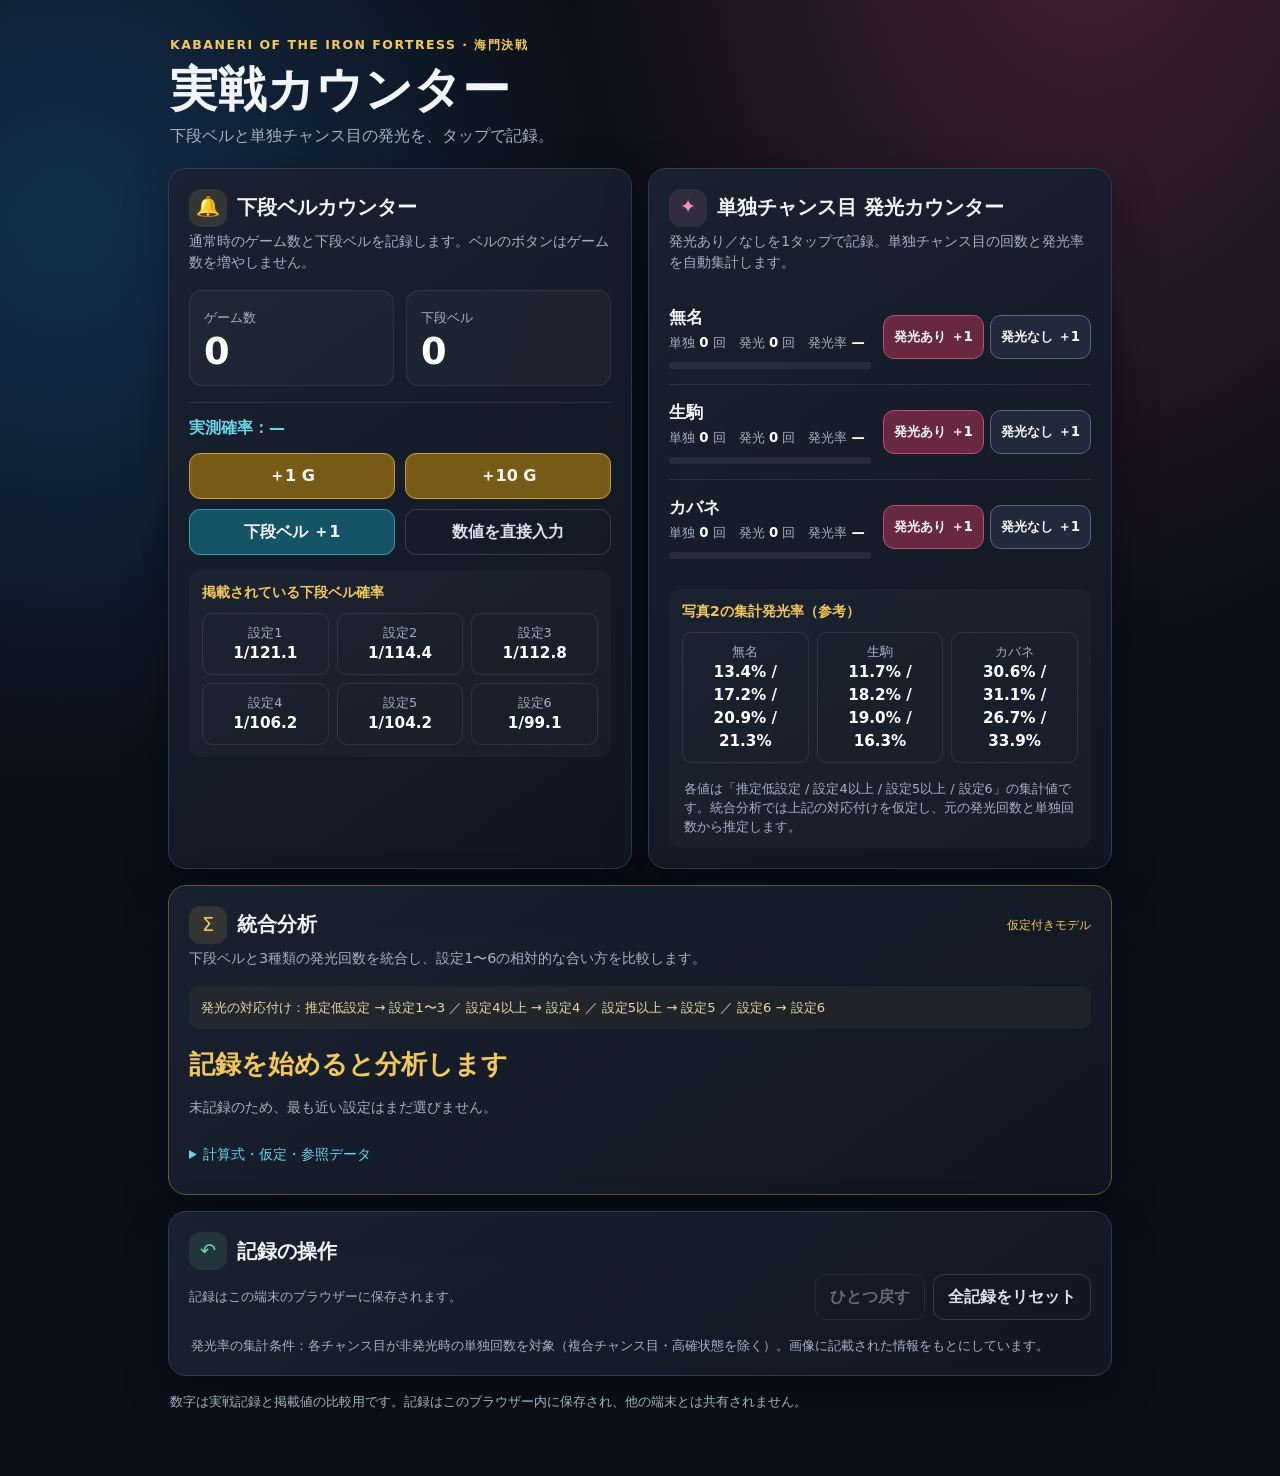
==== commit 1ec26703: "Add assumption-aware integrated setting analysis and repair counter events" ====
--- a/kabaneri-kaimon/index.html
+++ b/kabaneri-kaimon/index.html
@@ -16,6 +16,7 @@
 .character{display:grid;grid-template-columns:1fr auto;gap:12px;align-items:center;padding:15px 0;border-top:1px solid #ffffff16}.character:first-of-type{border-top:0}.char-name{font-weight:850;font-size:1.05rem}.char-stats{font-size:.83rem;color:var(--muted);margin-top:3px}.char-stats strong{color:#fff}.char-buttons{display:flex;gap:6px;justify-content:flex-end;flex-wrap:wrap}.char-buttons .btn{padding:8px 10px;font-size:.84rem}.progress{height:7px;border-radius:99px;background:#ffffff12;margin-top:9px;overflow:hidden}.progress i{display:block;height:100%;background:linear-gradient(90deg,#26a7b7,#70e1c1);border-radius:99px;transition:width .2s}
 .toolbar{display:flex;justify-content:space-between;align-items:center;gap:10px;margin-top:18px;padding-top:14px;border-top:1px solid #ffffff18}.undo-label{color:var(--muted);font-size:.82rem}.foot{color:var(--muted);font-size:.8rem;margin:16px 2px 0}.toast{position:fixed;bottom:18px;left:50%;transform:translate(-50%,20px);opacity:0;background:#202a3a;border:1px solid #59667b;padding:10px 14px;border-radius:99px;transition:.2s;pointer-events:none}.toast.show{opacity:1;transform:translate(-50%,0)}
 @media(max-width:700px){main{padding:16px 12px 32px}.grid{grid-template-columns:1fr}.wide{grid-column:auto}.card{padding:17px}.character{grid-template-columns:1fr}.char-buttons{justify-content:stretch}.char-buttons .btn{flex:1}.ref-list{grid-template-columns:1fr 1fr}.bell-actions{gap:8px}}
+.analysis-card{border-color:#655636}.model-tag{color:var(--gold);font-size:.75rem;margin-left:auto}.assumption{color:#ead7a5;background:#f3c85b0d;border-radius:10px;padding:12px;font-size:.82rem}.analysis-top{font-size:1.6rem;font-weight:850;color:var(--gold);margin:16px 0 5px}.analysis-meta{color:var(--muted);font-size:.85rem}.ranking{display:grid;gap:9px;margin:18px 0}.rank-row{display:grid;grid-template-columns:65px 1fr 64px;gap:12px;align-items:center}.rank-row .progress{margin:0;height:13px}.rank-row strong{text-align:right;font-variant-numeric:tabular-nums}.rank-row.top{color:var(--gold)}.data-scroll{overflow:auto}.model-table{border-collapse:collapse;width:100%;font-size:.85rem;min-width:490px}.model-table th,.model-table td{padding:9px;text-align:center;border-bottom:1px solid #ffffff19}.model-table caption{text-align:left;color:var(--muted);padding:8px 0}.method{margin-top:16px;font-size:.85rem;color:#bdc8d9}.method summary{cursor:pointer;color:var(--cyan);padding:10px 0}.method a{color:var(--cyan)}.formula{padding:12px;border:1px solid var(--line);border-radius:10px;line-height:1.9;overflow-wrap:anywhere}.error{color:#ff9da9}.btn:disabled{opacity:.4;cursor:default}dialog{background:var(--panel);color:var(--text);border:1px solid var(--line);border-radius:18px;max-width:520px;width:calc(100% - 24px);max-height:90vh;overflow:auto}dialog::backdrop{background:#0009}.edit-grid{display:grid;grid-template-columns:1fr 1fr;gap:12px;margin:12px 0}.edit-grid label{font-size:.85rem}.edit-grid input{width:100%;margin-top:5px;background:var(--bg);color:var(--text);border:1px solid var(--line);border-radius:8px;padding:10px;font-size:1rem}#editError{color:#ff9da9}
 </style>
 </head>
 <body>
@@ -24,7 +25,7 @@
 <div class="grid">
 <section class="card">
 <div class="head"><span class="icon">🔔</span><h2>下段ベルカウンター</h2></div>
-<p class="sub">通常時のゲーム数と下段ベルを記録します。</p>
+<p class="sub">通常時のゲーム数と下段ベルを記録します。ベルのボタンはゲーム数を増やしません。</p>
 <div class="bell-total">
 <div class="mini"><label>ゲーム数</label><div class="count" id="games">0</div></div>
 <div class="mini"><label>下段ベル</label><div class="count" id="bells">0</div></div>
@@ -32,7 +33,7 @@
 <div class="rate" id="bellRate">実測確率：<strong>—</strong></div>
 <div class="bell-actions" style="margin-top:13px">
 <button class="btn gold" data-action="game1">＋1 G</button><button class="btn gold" data-action="game10">＋10 G</button>
-<button class="btn cyan" data-action="bell">下段ベル ＋1</button><span></span>
+<button class="btn cyan" data-action="bell">下段ベル ＋1</button><button class="btn ghost" id="editCounts">数値を直接入力</button>
 </div>
 <div class="reference"><b>掲載されている下段ベル確率</b><div class="ref-list">
 <div class="ref-chip">設定1<strong>1/121.1</strong></div><div class="ref-chip">設定2<strong>1/114.4</strong></div><div class="ref-chip">設定3<strong>1/112.8</strong></div>
@@ -47,8 +48,31 @@
 <div class="ref-chip">無名<strong>13.4% / 17.2% / 20.9% / 21.3%</strong></div>
 <div class="ref-chip">生駒<strong>11.7% / 18.2% / 19.0% / 16.3%</strong></div>
 <div class="ref-chip">カバネ<strong>30.6% / 31.1% / 26.7% / 33.9%</strong></div>
-</div><div class="foot">各値は「推定低設定 / 設定4以上 / 設定5以上 / 設定6」の集計値です。実測との照合用で、設定を判定するものではありません。</div></div>
+</div><div class="foot">各値は「推定低設定 / 設定4以上 / 設定5以上 / 設定6」の集計値です。統合分析では上記の対応付けを仮定し、元の発光回数と単独回数から推定します。</div></div>
 </section>
+<section class="card wide analysis-card">
+<div class="head"><span class="icon">Σ</span><h2>統合分析</h2><span class="model-tag">仮定付きモデル</span></div>
+<p class="sub">下段ベルと3種類の発光回数を統合し、設定1〜6の相対的な合い方を比較します。</p>
+<p class="assumption">発光の対応付け：推定低設定 → 設定1〜3 ／ 設定4以上 → 設定4 ／ 設定5以上 → 設定5 ／ 設定6 → 設定6</p>
+<div id="analysis" aria-live="polite" aria-atomic="true"></div>
+<details class="method"><summary>計算式・仮定・参照データ</summary>
+<p>設定の事前重みはすべて1/6。ベルの設定別確率を固定値として扱い、発光率は画像の丸めた％ではなく元の「発光回数／単独回数」から計算します。</p>
+<p>参照データの単独回数を M、発光回数を H とし、一様事前分布 Beta(1,1) から α = H + 1、β = M − H + 1 と更新。自分の単独回数 n と発光回数 k を、ベータ二項予測分布で評価します。参照の標本数が少ないほど、発光率の標本誤差を広く扱います。</p>
+<div class="formula">ベル：Lᵦ(s) ∝ pₛᵇ (1 − pₛ)ᴺ⁻ᵇ<br>
+発光：Lⱼ(s) ∝ B(kⱼ + αⱼₛ, nⱼ − kⱼ + βⱼₛ) / B(αⱼₛ, βⱼₛ)<br>
+統合：Wₛ = Lᵦ(s) × L無名(s) × L生駒(s) × Lカバネ(s)<br>
+相対支持度：100 × Wₛ / Σₜ₌₁⁶ Wₜ</div>
+<p>N は通常時ゲーム数、b は下段ベル回数、pₛ は設定 s の下段ベル確率、B はベータ関数です。設定間で共通の二項係数は省略します。実装では対数で計算し、最大値を引いてから正規化します。未記録の項目は重み1として統合に影響させません。</p>
+<div class="data-scroll"><table class="model-table"><caption>発光回数 / 単独回数（写真2）</caption><thead><tr><th>種類</th><th>推定低設定</th><th>設定4以上</th><th>設定5以上</th><th>設定6</th></tr></thead><tbody>
+<tr><th>無名</th><td>234 / 1744</td><td>130 / 754</td><td>87 / 416</td><td>157 / 737</td></tr>
+<tr><th>生駒</th><td>196 / 1675</td><td>131 / 721</td><td>69 / 363</td><td>122 / 748</td></tr>
+<tr><th>カバネ</th><td>252 / 823</td><td>90 / 289</td><td>20 / 75</td><td>77 / 227</td></tr>
+</tbody></table></div>
+<p>この対応付けは利用者指定の仮定です。「設定4以上」の集計は設定4単独の測定値ではありません。推定低設定の真の設定内訳や各集計間の重複はわかりません。発光のみでは設定1〜3を区別できません。</p>
+<p>各試行と各指標を設定の条件付きで独立と仮定します。実機での独立性・集計の偏り・誤分類・区分の混在は検証できていません。ベータ二項モデルが扱うのは標本誤差で、これらの偏りまでは補正しません。支持度は採用した6モデル内での比較であり、実機の真の設定確率や的中率はわかりません。途中で設定や台を変えた記録は混ぜないでください。</p>
+<p>数値出典：利用者提供「写真1.jpg」「写真2.jpg」。原典URL・調査方法：出典不明。</p>
+<p>式の出典：<a href="https://www.itl.nist.gov/div898/handbook/eda/section3/eda366i.htm" target="_blank" rel="noopener">NIST：二項分布</a> ／ <a href="https://docs.scipy.org/doc/scipy/reference/generated/scipy.stats.betabinom.html" target="_blank" rel="noopener">SciPy公式：ベータ二項分布</a></p>
+</details></section>
 <section class="card wide">
 <div class="head"><span class="icon" style="background:#6bd7a21c;color:var(--green)">↶</span><h2>記録の操作</h2></div>
 <div class="toolbar" style="border:0;margin:0;padding:0"><span class="undo-label" id="undoLabel">記録はこの端末のブラウザーに保存されます。</span><div class="buttons"><button class="btn ghost" id="undo">ひとつ戻す</button><button class="btn ghost" id="reset">全記録をリセット</button></div></div>
@@ -56,25 +80,199 @@
 </section>
 </div>
 <footer class="foot">数字は実戦記録と掲載値の比較用です。記録はこのブラウザー内に保存され、他の端末とは共有されません。</footer>
+<p class="foot" id="storageStatus" role="status"></p>
+<dialog id="editDialog"><form id="editForm">
+<h2>記録を直接入力</h2><p class="sub">ゲーム数や記録済みの回数をまとめて修正できます。</p>
+<div class="edit-grid"><label>通常時ゲーム数<input name="games" type="number" inputmode="numeric" min="0" max="10000000" step="1" required></label><label>下段ベル回数<input name="bells" type="number" inputmode="numeric" min="0" max="10000000" step="1" required></label></div>
+<div class="edit-grid"><label>無名・単独回数<input name="unaTotal" type="number" inputmode="numeric" min="0" max="10000000" step="1" required></label><label>無名・発光回数<input name="unaLit" type="number" inputmode="numeric" min="0" max="10000000" step="1" required></label>
+<label>生駒・単独回数<input name="ikoTotal" type="number" inputmode="numeric" min="0" max="10000000" step="1" required></label><label>生駒・発光回数<input name="ikoLit" type="number" inputmode="numeric" min="0" max="10000000" step="1" required></label>
+<label>カバネ・単独回数<input name="kabTotal" type="number" inputmode="numeric" min="0" max="10000000" step="1" required></label><label>カバネ・発光回数<input name="kabLit" type="number" inputmode="numeric" min="0" max="10000000" step="1" required></label></div>
+<p id="editError" role="alert"></p><div class="buttons"><button type="submit" class="btn cyan">保存して再計算</button><button type="button" class="btn ghost" id="cancelEdit">キャンセル</button></div>
+</form></dialog>
 </main><div class="toast" id="toast" role="status" aria-live="polite"></div>
 <script>
-const initial={games:0,bells:0,una:{total:0,lit:0},iko:{total:0,lit:0},kab:{total:0,lit:0},history:[]};
-let state=load();
-function load(){try{const x=JSON.parse(localStorage.getItem('kabaneri-counter-v2'));return x&&typeof x==='object'?{...initial,...x,history:Array.isArray(x.history)?x.history:[]}:structuredClone(initial)}catch{return structuredClone(initial)}}
-function save(){localStorage.setItem('kabaneri-counter-v2',JSON.stringify(state));render()}
-function change(key,delta){state[key]=Math.max(0,(Number(state[key])||0)+delta)}
-function record(label,changes){for(const [key,delta] of Object.entries(changes))change(key,delta);state.history.push({label,changes});if(state.history.length>300)state.history.shift();save();toast(label)}
+
+// Independent statistical model. Reference entries are [lit, total].
+const BELL_DENOMINATORS=[121.1,114.4,112.8,106.2,104.2,99.1];
+const REFERENCE={
+ una:[[234,1744],[130,754],[87,416],[157,737]],
+ iko:[[196,1675],[131,721],[69,363],[122,748]],
+ kab:[[252,823],[90,289],[20,75],[77,227]]
+};
+const GROUP_FOR_SETTING=[0,0,0,1,2,3];
 const names={una:'無名',iko:'生駒',kab:'カバネ'};
-function render(){document.querySelector('#games').textContent=state.games;document.querySelector('#bells').textContent=state.bells;let rate='—';if(state.games>0){rate=state.bells===0?'0%':'1/'+(state.games/state.bells).toFixed(1)}document.querySelector('#bellRate').innerHTML='実測確率：<strong>'+rate+'</strong>'+(state.bells>state.games?' <span style="color:#ff8eb2">ベル数がゲーム数を超えています</span>':'');
-document.querySelector('#characters').innerHTML=Object.entries(names).map(([key,name])=>{const x=state[key]||{total:0,lit:0},pct=x.total?(x.lit/x.total*100):0;return '<div class="character"><div><div class="char-name">'+name+'</div><div class="char-stats">単独 <strong>'+x.total+'</strong> 回　発光 <strong>'+x.lit+'</strong> 回　発光率 <strong>'+(x.total?pct.toFixed(1)+'%':'—')+'</strong></div><div class="progress"><i style="width:'+Math.min(100,pct)+'%"></i></div></div><div class="char-buttons"><button class="btn pink" data-action="lit-'+key+'">発光あり ＋1</button><button class="btn" data-action="dark-'+key+'">発光なし ＋1</button></div></div>'}).join('');
-document.querySelector('#undoLabel').textContent=state.history.length?'直前の操作：'+state.history[state.history.length-1].label:'記録はこの端末のブラウザーに保存されます。';
-document.querySelector('#undo').disabled=!state.history.length}
-document.querySelectorAll('[data-action]').forEach(btn=>btn.addEventListener('click',()=>{const a=btn.dataset.action;if(a==='game1')record('ゲーム数 +1',{games:1});if(a==='game10')record('ゲーム数 +10',{games:10});if(a==='bell')record('下段ベル +1',{bells:1});if(a.startsWith('lit-')){const k=a.slice(4);record(names[k]+' 発光あり',{[k+'.total']:1})}if(a.startsWith('dark-')){const k=a.slice(5);record(names[k]+' 発光なし',{[k+'.total']:1})}}));
-function applyChange(key,delta){if(key.includes('.')){const [group,field]=key.split('.');state[group][field]=Math.max(0,(Number(state[group][field])||0)+delta)}else change(key,delta)}
-document.querySelector('#undo').addEventListener('click',()=>{const last=state.history.pop();if(!last)return;for(const [key,delta] of Object.entries(last.changes))applyChange(key,-delta);save();toast('直前の操作を取り消しました')});
-document.querySelector('#reset').addEventListener('click',()=>{if(!confirm('ベルと発光の記録をすべて消します。よろしいですか？'))return;state=structuredClone(initial);save();toast('全記録をリセットしました')});
-let toastTimer;function toast(s){const el=document.querySelector('#toast');el.textContent=s;el.classList.add('show');clearTimeout(toastTimer);toastTimer=setTimeout(()=>el.classList.remove('show'),1300)}
+const COUNT_LIMIT=10000000;
+function blankState(){return {games:0,bells:0,una:{total:0,lit:0},iko:{total:0,lit:0},kab:{total:0,lit:0},history:[]}}
+function validCount(x){return Number.isSafeInteger(x)&&x>=0&&x<=COUNT_LIMIT}
+function validationError(s){
+ if(!validCount(s.games)||!validCount(s.bells))return 'ゲーム数・ベル回数は0〜1,000万の整数で入力してください。';
+ if(s.bells>s.games)return 'ベル回数がゲーム数を超えています。ゲーム数を入力・修正してください。';
+ for(const key of Object.keys(names)){
+  const v=s[key];
+  if(!v||!validCount(v.total)||!validCount(v.lit))return names[key]+'の回数は0〜1,000万の整数で入力してください。';
+  if(v.lit>v.total)return names[key]+'の発光回数が単独回数を超えています。';
+ }
+ return '';
+}
+function logGamma(z){
+ const c=[676.5203681218851,-1259.1392167224028,771.32342877765313,-176.61502916214059,12.507343278686905,-0.13857109526572012,9.9843695780195716e-6,1.5056327351493116e-7];
+ z-=1;let x=0.99999999999980993;
+ for(let i=0;i<c.length;i++)x+=c[i]/(z+i+1);
+ const t=z+7.5;
+ return 0.9189385332046727+(z+0.5)*Math.log(t)-t+Math.log(x);
+}
+function logBeta(a,b){return logGamma(a)+logGamma(b)-logGamma(a+b)}
+function logPredictive(n,k,h,m){
+ if(n===0)return 0;
+ const a=h+1,b=m-h+1;
+ return logBeta(a+k,b+n-k)-logBeta(a,b);
+}
+function normalize(logs){
+ const mx=Math.max(...logs),v=logs.map(x=>Math.exp(x-mx)),sum=v.reduce((a,b)=>a+b,0);
+ return v.map(x=>x/sum);
+}
+function analyze(s){
+ const error=validationError(s);if(error)return {error};
+ const hasBell=s.games>0,hasLight=Object.keys(names).some(k=>s[k].total>0);
+ if(!hasBell&&!hasLight)return {empty:true};
+ const bell=BELL_DENOMINATORS.map(d=>s.bells*Math.log(1/d)+(s.games-s.bells)*Math.log1p(-1/d));
+ const light=GROUP_FOR_SETTING.map(g=>Object.keys(names).reduce((sum,key)=>{
+  const [h,m]=REFERENCE[key][g],v=s[key];return sum+logPredictive(v.total,v.lit,h,m);
+ },0));
+ const logs=bell.map((x,i)=>x+light[i]);
+ const weights=normalize(logs);
+ const ranked=logs.map((v,i)=>i).sort((a,b)=>logs[b]-logs[a]);
+ const winners=ranked.filter(i=>Math.abs(logs[i]-logs[ranked[0]])<1e-8);
+ return {hasBell,hasLight,logs,weights,bellWeights:normalize(bell),lightWeights:normalize(light),ranked,winners,logRatio:logs[ranked[0]]-logs[ranked[1]]};
+}
+
+const STORAGE_KEY='kabaneri-counter-v2';
+let storageWarning='',state=load();
+function load(){
+ try{
+  const saved=JSON.parse(localStorage.getItem(STORAGE_KEY));
+  if(!saved)return blankState();
+  if(typeof saved!=='object'||Array.isArray(saved))throw new Error('invalid state');
+  const fresh=blankState();
+  return {games:saved.games??0,bells:saved.bells??0,
+   una:{...fresh.una,...saved.una},iko:{...fresh.iko,...saved.iko},kab:{...fresh.kab,...saved.kab},
+   history:Array.isArray(saved.history)?saved.history:[]};
+ }catch{
+  storageWarning='保存データを読み込めませんでした。必要な記録を確認してから入力してください。';
+  return blankState();
+ }
+}
+function save(){
+ try{localStorage.setItem(STORAGE_KEY,JSON.stringify(state));storageWarning=''}
+ catch{storageWarning='ブラウザーに保存できません。現在の記録はページを閉じると失われる可能性があります。'}
+ render();
+}
+const allowedPaths=['games','bells','una.total','una.lit','iko.total','iko.lit','kab.total','kab.lit'];
+function valueAt(s,path){const [a,b]=path.split('.');return b?s[a][b]:s[a]}
+function change(path,delta){
+ const [a,b]=path.split('.');
+ if(b)state[a][b]+=delta;else state[a]+=delta;
+}
+function record(label,changes){
+ for(const [path,delta] of Object.entries(changes)){
+  if(!allowedPaths.includes(path)||!Number.isSafeInteger(delta)||!validCount(valueAt(state,path)+delta)){
+   toast('回数を直接入力で確認してください。');return;
+  }
+ }
+ for(const [path,delta] of Object.entries(changes))change(path,delta);
+ state.history.push({label,changes});if(state.history.length>300)state.history.shift();
+ save();toast(label);
+}
+function percent(p){const v=100*p;return v>0&&v<0.1?'0.1%未満':v>99.9?'99.9%超':v.toFixed(1)+'%'}
+function renderAnalysis(){
+ const el=document.querySelector('#analysis'),r=analyze(state);
+ if(r.error){el.innerHTML='<p class="error"></p>';el.querySelector('p').textContent=r.error;return;}
+ if(r.empty){el.innerHTML='<div class="analysis-top">記録を始めると分析します</div><p class="analysis-meta">未記録のため、最も近い設定はまだ選びません。</p>';return;}
+ const title=r.winners.length===6?'設定間の差はありません':r.winners.length>1?'同率候補：設定'+r.winners.map(i=>i+1).join('・'):'この仮定で最も近い：設定'+(r.ranked[0]+1);
+ const ratio=r.logRatio>Math.log(1000000)?'100万倍超':Math.exp(r.logRatio).toFixed(2)+'倍';
+ const sample='ベル '+state.bells+'回 / '+state.games+'G　'+Object.keys(names).map(k=>names[k]+' '+state[k].lit+'/'+state[k].total+'回').join('　');
+ el.innerHTML='<div class="analysis-top">'+title+'</div><p class="analysis-meta">1位と2位の支持比：'+ratio+'。支持比が1に近いほど差は小さくなります。</p><p class="analysis-meta">'+sample+'</p>'+
+ '<div class="ranking">'+r.ranked.map(i=>'<div class="rank-row '+(r.winners.includes(i)?'top':'')+'"><span>設定'+(i+1)+'</span><div class="progress"><i style="width:'+(r.weights[i]*100)+'%"></i></div><strong>'+percent(r.weights[i])+'</strong></div>').join('')+'</div>'+
+ '<p class="foot">相対支持度（合計100%・丸め誤差あり）。選択した仮定の中での順位で、実際にその設定である確率を保証する数字ではありません。記録が少なくても順位は出ます。</p>'+
+ '<div class="data-scroll"><table class="model-table"><caption>要素別の比較（各列の合計100%）</caption><thead><tr><th>候補</th><th>ベルのみ</th><th>発光のみ</th><th>統合</th></tr></thead><tbody>'+
+ r.ranked.map(i=>'<tr><th>設定'+(i+1)+'</th><td>'+(r.hasBell?percent(r.bellWeights[i]):'未記録')+'</td><td>'+(r.hasLight?percent(r.lightWeights[i]):'未記録')+'</td><td>'+percent(r.weights[i])+'</td></tr>').join('')+'</tbody></table></div>'+
+ (!r.hasBell?'<p class="foot">ベル未記録：発光のみで比較しています。設定1〜3の発光モデルは共通です。</p>':'')+
+ (!r.hasLight?'<p class="foot">発光未記録：ベルのみで比較しています。</p>':'');
+}
+function render(){
+ document.querySelector('#games').textContent=state.games;
+ document.querySelector('#bells').textContent=state.bells;
+ let rate='—';
+ if(validCount(state.games)&&validCount(state.bells)&&state.games>0&&state.bells<=state.games)rate=state.bells===0?'0回（未出現）':'1/'+(state.games/state.bells).toFixed(1);
+ document.querySelector('#bellRate').textContent='実測確率：'+rate;
+ document.querySelector('#characters').innerHTML=Object.entries(names).map(([key,name])=>{
+  const x=state[key],valid=validCount(x.total)&&validCount(x.lit)&&x.lit<=x.total,pct=valid&&x.total?x.lit/x.total*100:0;
+  return '<div class="character"><div><div class="char-name">'+name+'</div><div class="char-stats">単独 <strong id="'+key+'Total"></strong> 回　発光 <strong id="'+key+'Lit"></strong> 回　発光率 <strong>'+(valid&&x.total?pct.toFixed(1)+'%':'—')+'</strong></div><div class="progress"><i style="width:'+pct+'%"></i></div></div><div class="char-buttons"><button class="btn pink" data-action="lit-'+key+'">発光あり ＋1</button><button class="btn" data-action="dark-'+key+'">発光なし ＋1</button></div></div>';
+ }).join('');
+ for(const key of Object.keys(names)){
+  document.querySelector('#'+key+'Total').textContent=state[key].total;
+  document.querySelector('#'+key+'Lit').textContent=state[key].lit;
+ }
+ document.querySelector('#undoLabel').textContent=state.history.length?'直前の操作：'+state.history[state.history.length-1].label:'記録はこの端末のブラウザーに保存されます。';
+ document.querySelector('#undo').disabled=!state.history.length;
+ document.querySelector('#storageStatus').textContent=storageWarning;
+ renderAnalysis();
+}
+// Delegation keeps newly rendered character buttons active after every update.
+document.addEventListener('click',event=>{
+ const button=event.target.closest('[data-action]');if(!button)return;
+ const a=button.dataset.action;
+ if(a==='game1')record('ゲーム数 +1',{games:1});
+ else if(a==='game10')record('ゲーム数 +10',{games:10});
+ else if(a==='bell')record('下段ベル +1',{bells:1});
+ else{
+  const [type,key]=a.split('-');
+  if(!Object.hasOwn(names,key)||!['lit','dark'].includes(type))return;
+  const changes={[key+'.total']:1};
+  if(type==='lit')changes[key+'.lit']=1;
+  record(names[key]+(type==='lit'?' 発光あり':' 発光なし'),changes);
+ }
+});
+document.querySelector('#undo').addEventListener('click',()=>{
+ const last=state.history[state.history.length-1];if(!last)return;
+ if(!last.changes||typeof last.changes!=='object'||Object.entries(last.changes).some(([path,d])=>!allowedPaths.includes(path)||!Number.isSafeInteger(d)||!validCount(valueAt(state,path)-d))){
+  toast('この履歴は取り消せません。直接入力で修正できます。');return;
+ }
+ state.history.pop();for(const [path,delta] of Object.entries(last.changes))change(path,-delta);
+ save();toast('直前の操作を取り消しました');
+});
+document.querySelector('#reset').addEventListener('click',()=>{
+ if(!confirm('ベルと発光の記録をすべて消します。よろしいですか？'))return;
+ state=blankState();save();toast('全記録をリセットしました');
+});
+const dialog=document.querySelector('#editDialog'),form=document.querySelector('#editForm');
+const fields={games:'games',bells:'bells',unaTotal:'una.total',unaLit:'una.lit',ikoTotal:'iko.total',ikoLit:'iko.lit',kabTotal:'kab.total',kabLit:'kab.lit'};
+document.querySelector('#editCounts').addEventListener('click',()=>{
+ for(const [name,path] of Object.entries(fields))form.elements.namedItem(name).value=valueAt(state,path);
+ document.querySelector('#editError').textContent='';dialog.showModal();
+});
+document.querySelector('#cancelEdit').addEventListener('click',()=>dialog.close());
+form.addEventListener('submit',event=>{
+ event.preventDefault();const next=blankState();
+ for(const [name,path] of Object.entries(fields)){
+  const input=form.elements.namedItem(name),v=input.value.trim()===''?NaN:Number(input.value),[a,b]=path.split('.');
+  if(b)next[a][b]=v;else next[a]=v;
+ }
+ const error=validationError(next);if(error){document.querySelector('#editError').textContent=error;return;}
+ if(validationError(state)){
+  state={...next,history:[]};save();toast('記録を修正しました');
+ }else{
+  const changes=Object.fromEntries(allowedPaths.map(path=>[path,valueAt(next,path)-valueAt(state,path)]).filter(([,d])=>d!==0));
+  if(Object.keys(changes).length)record('数値を直接入力',changes);
+ }
+ dialog.close();
+});
+let toastTimer;function toast(s){
+ const el=document.querySelector('#toast');el.textContent=s;el.classList.add('show');
+ clearTimeout(toastTimer);toastTimer=setTimeout(()=>el.classList.remove('show'),1300);
+}
 render();
+
 </script>
 </body>
 </html>
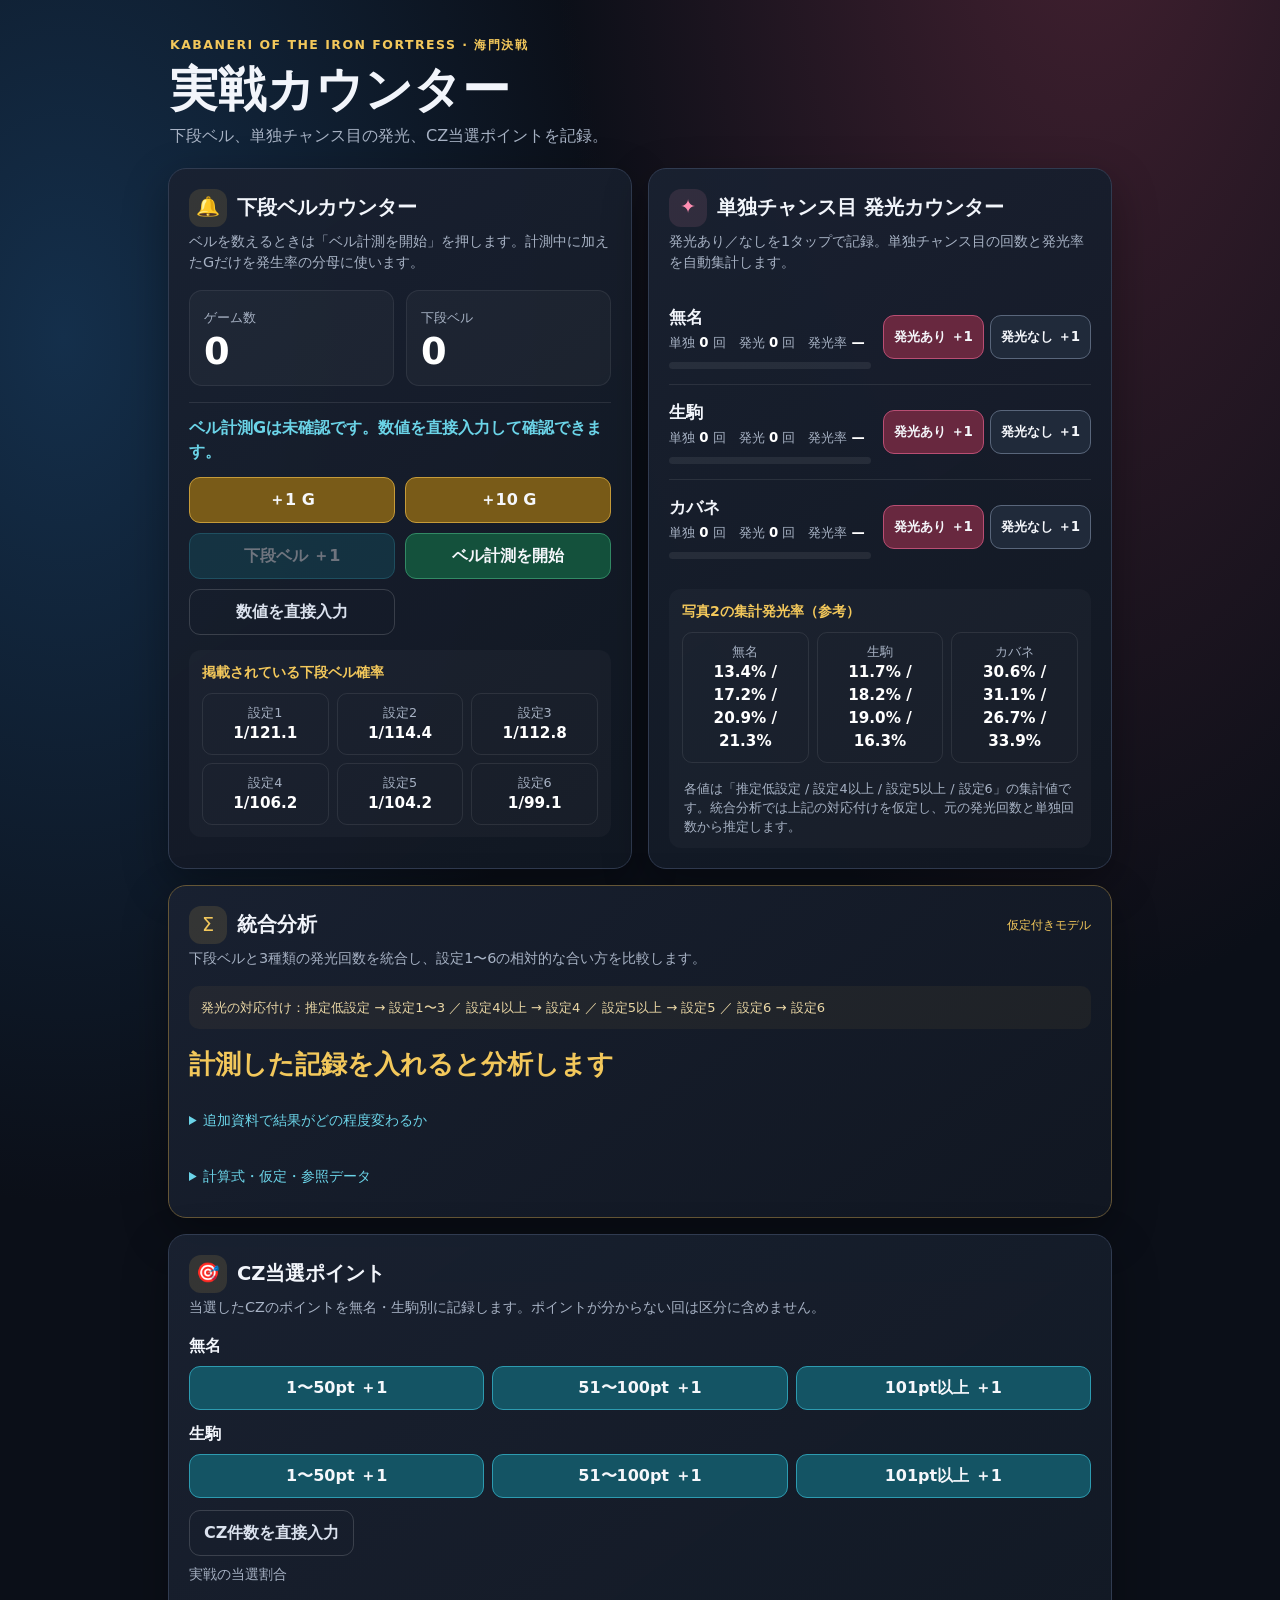
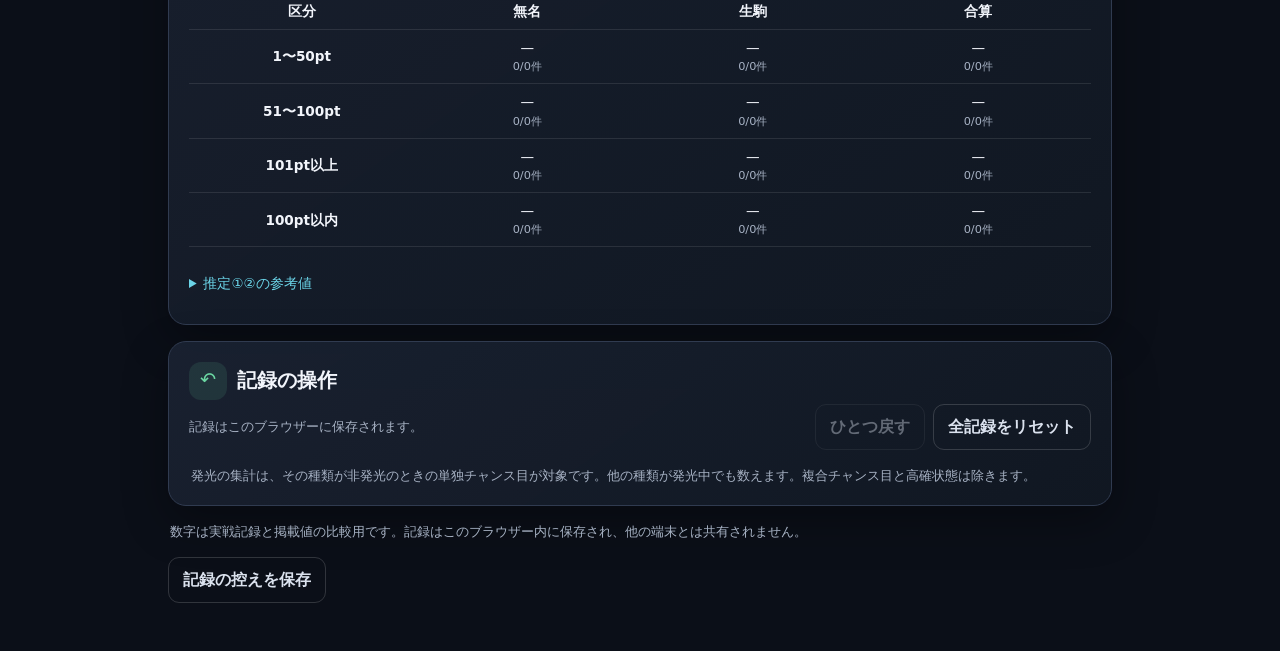
==== commit 00813ecc: "Protect Kabaneri counter records and add CZ tracking" ====
--- a/kabaneri-kaimon/index.html
+++ b/kabaneri-kaimon/index.html
@@ -17,23 +17,34 @@
 .toolbar{display:flex;justify-content:space-between;align-items:center;gap:10px;margin-top:18px;padding-top:14px;border-top:1px solid #ffffff18}.undo-label{color:var(--muted);font-size:.82rem}.foot{color:var(--muted);font-size:.8rem;margin:16px 2px 0}.toast{position:fixed;bottom:18px;left:50%;transform:translate(-50%,20px);opacity:0;background:#202a3a;border:1px solid #59667b;padding:10px 14px;border-radius:99px;transition:.2s;pointer-events:none}.toast.show{opacity:1;transform:translate(-50%,0)}
 @media(max-width:700px){main{padding:16px 12px 32px}.grid{grid-template-columns:1fr}.wide{grid-column:auto}.card{padding:17px}.character{grid-template-columns:1fr}.char-buttons{justify-content:stretch}.char-buttons .btn{flex:1}.ref-list{grid-template-columns:1fr 1fr}.bell-actions{gap:8px}}
 .analysis-card{border-color:#655636}.model-tag{color:var(--gold);font-size:.75rem;margin-left:auto}.assumption{color:#ead7a5;background:#f3c85b0d;border-radius:10px;padding:12px;font-size:.82rem}.analysis-top{font-size:1.6rem;font-weight:850;color:var(--gold);margin:16px 0 5px}.analysis-meta{color:var(--muted);font-size:.85rem}.ranking{display:grid;gap:9px;margin:18px 0}.rank-row{display:grid;grid-template-columns:65px 1fr 64px;gap:12px;align-items:center}.rank-row .progress{margin:0;height:13px}.rank-row strong{text-align:right;font-variant-numeric:tabular-nums}.rank-row.top{color:var(--gold)}.data-scroll{overflow:auto}.model-table{border-collapse:collapse;width:100%;font-size:.85rem;min-width:490px}.model-table th,.model-table td{padding:9px;text-align:center;border-bottom:1px solid #ffffff19}.model-table caption{text-align:left;color:var(--muted);padding:8px 0}.method{margin-top:16px;font-size:.85rem;color:#bdc8d9}.method summary{cursor:pointer;color:var(--cyan);padding:10px 0}.method a{color:var(--cyan)}.formula{padding:12px;border:1px solid var(--line);border-radius:10px;line-height:1.9;overflow-wrap:anywhere}.error{color:#ff9da9}.btn:disabled{opacity:.4;cursor:default}dialog{background:var(--panel);color:var(--text);border:1px solid var(--line);border-radius:18px;max-width:520px;width:calc(100% - 24px);max-height:90vh;overflow:auto}dialog::backdrop{background:#0009}.edit-grid{display:grid;grid-template-columns:1fr 1fr;gap:12px;margin:12px 0}.edit-grid label{font-size:.85rem}.edit-grid input{width:100%;margin-top:5px;background:var(--bg);color:var(--text);border:1px solid var(--line);border-radius:8px;padding:10px;font-size:1rem}#editError{color:#ff9da9}
+.card,.reference,.ref-chip,.mini,.edit-grid>*{min-width:0}
+.mini .count,.ref-chip strong{overflow-wrap:anywhere}
+.edit-grid{grid-template-columns:repeat(2,minmax(0,1fr))}
+.edit-grid input{min-width:0}.toolbar{flex-wrap:wrap}
+#editForm fieldset{min-width:0;margin:0;border:1px solid var(--line);border-radius:10px}
+.cz-table{min-width:0;table-layout:fixed}
+.cz-table th,.cz-table td{padding:8px 4px;overflow-wrap:anywhere}
+.cz-table small{display:block;color:var(--muted)}
+.cz-buttons{margin:8px 0 12px}.cz-buttons .btn{flex:1 1 74px;padding:8px}
+.data-scroll:focus-visible{outline:2px solid var(--cyan)}
 </style>
 </head>
 <body>
 <main>
-<header class="hero"><div class="eyebrow">KABANERI OF THE IRON FORTRESS · 海門決戦</div><h1>実戦カウンター</h1><p>下段ベルと単独チャンス目の発光を、タップで記録。</p></header>
+<header class="hero"><div class="eyebrow">KABANERI OF THE IRON FORTRESS · 海門決戦</div><h1>実戦カウンター</h1><p>下段ベル、単独チャンス目の発光、CZ当選ポイントを記録。</p></header>
 <div class="grid">
 <section class="card">
 <div class="head"><span class="icon">🔔</span><h2>下段ベルカウンター</h2></div>
-<p class="sub">通常時のゲーム数と下段ベルを記録します。ベルのボタンはゲーム数を増やしません。</p>
+<p class="sub">ベルを数えるときは「ベル計測を開始」を押します。計測中に加えたGだけを発生率の分母に使います。</p>
 <div class="bell-total">
 <div class="mini"><label>ゲーム数</label><div class="count" id="games">0</div></div>
 <div class="mini"><label>下段ベル</label><div class="count" id="bells">0</div></div>
 </div>
-<div class="rate" id="bellRate">実測確率：<strong>—</strong></div>
+<div class="rate" id="bellRate">ベル未計測</div>
 <div class="bell-actions" style="margin-top:13px">
 <button class="btn gold" data-action="game1">＋1 G</button><button class="btn gold" data-action="game10">＋10 G</button>
-<button class="btn cyan" data-action="bell">下段ベル ＋1</button><button class="btn ghost" id="editCounts">数値を直接入力</button>
+<button class="btn cyan" data-action="bell" disabled>下段ベル ＋1</button>
+<button class="btn green" id="trackBell" data-action="track-bell">ベル計測を開始</button><button class="btn ghost" id="editCounts">数値を直接入力</button>
 </div>
 <div class="reference"><b>掲載されている下段ベル確率</b><div class="ref-list">
 <div class="ref-chip">設定1<strong>1/121.1</strong></div><div class="ref-chip">設定2<strong>1/114.4</strong></div><div class="ref-chip">設定3<strong>1/112.8</strong></div>
@@ -55,6 +66,15 @@
 <p class="sub">下段ベルと3種類の発光回数を統合し、設定1〜6の相対的な合い方を比較します。</p>
 <p class="assumption">発光の対応付け：推定低設定 → 設定1〜3 ／ 設定4以上 → 設定4 ／ 設定5以上 → 設定5 ／ 設定6 → 設定6</p>
 <div id="analysis" aria-live="polite" aria-atomic="true"></div>
+<details class="method"><summary>追加資料で結果がどの程度変わるか</summary>
+<p>「みなひろ調べ」の推定①・推定②を仮に設定1・2として比較します。無名・生駒だけを使い、設定6が欠測のカバネは全候補で省きます。集計条件が同じと仮定し、両資料の発光率をそれぞれ固定値として使います。</p>
+<p>追加資料の種類別件数は不明です。この比較の百分率は3候補内の相対支持度で、丸めと標本誤差は評価していません。</p>
+<div class="data-scroll" tabindex="0" role="region" aria-label="追加資料の比較"><table class="model-table"><caption>追加資料の発光率</caption><thead><tr><th>表記</th><th>無名</th><th>生駒</th><th>カバネ</th><th>サンプル表記</th></tr></thead><tbody>
+<tr><th>推定①</th><td>12%</td><td>11%</td><td>31%</td><td>2,116回</td></tr>
+<tr><th>推定②</th><td>14%</td><td>13%</td><td>31%</td><td>1,060回</td></tr>
+<tr><th>設定⑥</th><td>24%</td><td>18%</td><td>欠測</td><td>381回</td></tr>
+</tbody></table></div><div id="sensitivity"></div>
+</details>
 <details class="method"><summary>計算式・仮定・参照データ</summary>
 <p>設定の事前重みはすべて1/6。ベルの設定別確率を固定値として扱い、発光率は画像の丸めた％ではなく元の「発光回数／単独回数」から計算します。</p>
 <p>参照データの単独回数を M、発光回数を H とし、一様事前分布 Beta(1,1) から α = H + 1、β = M − H + 1 と更新。自分の単独回数 n と発光回数 k を、ベータ二項予測分布で評価します。参照の標本数が少ないほど、発光率の標本誤差を広く扱います。</p>
@@ -62,7 +82,7 @@
 発光：Lⱼ(s) ∝ B(kⱼ + αⱼₛ, nⱼ − kⱼ + βⱼₛ) / B(αⱼₛ, βⱼₛ)<br>
 統合：Wₛ = Lᵦ(s) × L無名(s) × L生駒(s) × Lカバネ(s)<br>
 相対支持度：100 × Wₛ / Σₜ₌₁⁶ Wₜ</div>
-<p>N は通常時ゲーム数、b は下段ベル回数、pₛ は設定 s の下段ベル確率、B はベータ関数です。設定間で共通の二項係数は省略します。実装では対数で計算し、最大値を引いてから正規化します。未記録の項目は重み1として統合に影響させません。</p>
+<p>N はベルを計測したゲーム数、b は下段ベル回数、pₛ は設定 s の下段ベル確率、B はベータ関数です。設定間で共通の二項係数は省略します。実装では対数で計算し、最大値を引いてから正規化します。未記録の項目は重み1として統合に影響させません。</p>
 <div class="data-scroll"><table class="model-table"><caption>発光回数 / 単独回数（写真2）</caption><thead><tr><th>種類</th><th>推定低設定</th><th>設定4以上</th><th>設定5以上</th><th>設定6</th></tr></thead><tbody>
 <tr><th>無名</th><td>234 / 1744</td><td>130 / 754</td><td>87 / 416</td><td>157 / 737</td></tr>
 <tr><th>生駒</th><td>196 / 1675</td><td>131 / 721</td><td>69 / 363</td><td>122 / 748</td></tr>
@@ -70,29 +90,51 @@
 </tbody></table></div>
 <p>この対応付けは利用者指定の仮定です。「設定4以上」の集計は設定4単独の測定値ではありません。推定低設定の真の設定内訳や各集計間の重複はわかりません。発光のみでは設定1〜3を区別できません。</p>
 <p>各試行と各指標を設定の条件付きで独立と仮定します。実機での独立性・集計の偏り・誤分類・区分の混在は検証できていません。ベータ二項モデルが扱うのは標本誤差で、これらの偏りまでは補正しません。支持度は採用した6モデル内での比較であり、実機の真の設定確率や的中率はわかりません。途中で設定や台を変えた記録は混ぜないでください。</p>
-<p>数値出典：利用者提供「写真1.jpg」「写真2.jpg」。原典URL・調査方法：出典不明。</p>
+<p>数値の出典は利用者提供の画像です。原典URLと調査方法は不明です。</p>
 <p>式の出典：<a href="https://www.itl.nist.gov/div898/handbook/eda/section3/eda366i.htm" target="_blank" rel="noopener">NIST：二項分布</a> ／ <a href="https://docs.scipy.org/doc/scipy/reference/generated/scipy.stats.betabinom.html" target="_blank" rel="noopener">SciPy公式：ベータ二項分布</a></p>
 </details></section>
 <section class="card wide">
+<div class="head"><span class="icon">🎯</span><h2>CZ当選ポイント</h2></div>
+<p class="sub">当選したCZのポイントを無名・生駒別に記録します。ポイントが分からない回は区分に含めません。</p>
+<div id="czButtons"></div><button class="btn ghost" id="editCzCounts">CZ件数を直接入力</button>
+<div id="czResults"></div>
+<details class="method"><summary>推定①②の参考値</summary>
+<table class="model-table cz-table"><thead><tr><th>区分</th><th>無名</th><th>生駒</th><th>合算</th></tr></thead><tbody>
+<tr><th>1〜50pt</th><td>22%</td><td>14%</td><td>19%</td></tr>
+<tr><th>51〜100pt</th><td>49%</td><td>49%</td><td>49%</td></tr>
+<tr><th>101pt以上</th><td>29%</td><td>37%</td><td>32%</td></tr>
+<tr><th>100pt以内</th><td>71%</td><td>63%</td><td>68%</td></tr>
+<tr><th>標本数</th><td>76件</td><td>51件</td><td>127件</td></tr>
+<tr><th>資料の平均</th><td>80.0pt</td><td>89.5pt</td><td>83.8pt</td></tr>
+</tbody></table>
+<p>出典は利用者提供の「みなひろ調べ」画像です。100pt以内は画像の丸めた2区分の合計です。CZの割合は実戦と資料の比較に使います。</p></details>
+</section>
+<section class="card wide">
 <div class="head"><span class="icon" style="background:#6bd7a21c;color:var(--green)">↶</span><h2>記録の操作</h2></div>
 <div class="toolbar" style="border:0;margin:0;padding:0"><span class="undo-label" id="undoLabel">記録はこの端末のブラウザーに保存されます。</span><div class="buttons"><button class="btn ghost" id="undo">ひとつ戻す</button><button class="btn ghost" id="reset">全記録をリセット</button></div></div>
-<p class="foot">発光率の集計条件：各チャンス目が非発光時の単独回数を対象（複合チャンス目・高確状態を除く）。画像に記載された情報をもとにしています。</p>
+<p class="foot">発光の集計は、その種類が非発光のときの単独チャンス目が対象です。他の種類が発光中でも数えます。複合チャンス目と高確状態は除きます。</p>
 </section>
 </div>
 <footer class="foot">数字は実戦記録と掲載値の比較用です。記録はこのブラウザー内に保存され、他の端末とは共有されません。</footer>
 <p class="foot" id="storageStatus" role="status"></p>
+<div class="buttons"><button class="btn ghost" id="backupRecords" hidden>記録の控えを保存</button>
+<button class="btn ghost" id="recoverRecords" hidden></button></div>
 <dialog id="editDialog"><form id="editForm">
 <h2>記録を直接入力</h2><p class="sub">ゲーム数や記録済みの回数をまとめて修正できます。</p>
 <div class="edit-grid"><label>通常時ゲーム数<input name="games" type="number" inputmode="numeric" min="0" max="10000000" step="1" required></label><label>下段ベル回数<input name="bells" type="number" inputmode="numeric" min="0" max="10000000" step="1" required></label></div>
 <div class="edit-grid"><label>無名・単独回数<input name="unaTotal" type="number" inputmode="numeric" min="0" max="10000000" step="1" required></label><label>無名・発光回数<input name="unaLit" type="number" inputmode="numeric" min="0" max="10000000" step="1" required></label>
 <label>生駒・単独回数<input name="ikoTotal" type="number" inputmode="numeric" min="0" max="10000000" step="1" required></label><label>生駒・発光回数<input name="ikoLit" type="number" inputmode="numeric" min="0" max="10000000" step="1" required></label>
 <label>カバネ・単独回数<input name="kabTotal" type="number" inputmode="numeric" min="0" max="10000000" step="1" required></label><label>カバネ・発光回数<input name="kabLit" type="number" inputmode="numeric" min="0" max="10000000" step="1" required></label></div>
+<div class="edit-grid"><label>ベル計測G（空欄は未確認）<input name="bellGames" type="number" inputmode="numeric" min="0" max="10000000" step="1"></label></div>
+<p class="sub">以前のベルを分析に使う場合は、実際に数えたGを入力します。分からないときは空欄で保存できます。</p>
+<fieldset><legend>CZ当選ポイントの件数</legend><div class="edit-grid" id="editCzFields"></div></fieldset>
 <p id="editError" role="alert"></p><div class="buttons"><button type="submit" class="btn cyan">保存して再計算</button><button type="button" class="btn ghost" id="cancelEdit">キャンセル</button></div>
 </form></dialog>
 </main><div class="toast" id="toast" role="status" aria-live="polite"></div>
+<script src="records.js"></script>
 <script>
 
-// Independent statistical model. Reference entries are [lit, total].
+// 発光の参照値は [発光回数, 単独回数]。
 const BELL_DENOMINATORS=[121.1,114.4,112.8,106.2,104.2,99.1];
 const REFERENCE={
  una:[[234,1744],[130,754],[87,416],[157,737]],
@@ -100,20 +142,6 @@
  kab:[[252,823],[90,289],[20,75],[77,227]]
 };
 const GROUP_FOR_SETTING=[0,0,0,1,2,3];
-const names={una:'無名',iko:'生駒',kab:'カバネ'};
-const COUNT_LIMIT=10000000;
-function blankState(){return {games:0,bells:0,una:{total:0,lit:0},iko:{total:0,lit:0},kab:{total:0,lit:0},history:[]}}
-function validCount(x){return Number.isSafeInteger(x)&&x>=0&&x<=COUNT_LIMIT}
-function validationError(s){
- if(!validCount(s.games)||!validCount(s.bells))return 'ゲーム数・ベル回数は0〜1,000万の整数で入力してください。';
- if(s.bells>s.games)return 'ベル回数がゲーム数を超えています。ゲーム数を入力・修正してください。';
- for(const key of Object.keys(names)){
-  const v=s[key];
-  if(!v||!validCount(v.total)||!validCount(v.lit))return names[key]+'の回数は0〜1,000万の整数で入力してください。';
-  if(v.lit>v.total)return names[key]+'の発光回数が単独回数を超えています。';
- }
- return '';
-}
 function logGamma(z){
  const c=[676.5203681218851,-1259.1392167224028,771.32342877765313,-176.61502916214059,12.507343278686905,-0.13857109526572012,9.9843695780195716e-6,1.5056327351493116e-7];
  z-=1;let x=0.99999999999980993;
@@ -131,12 +159,14 @@
  const mx=Math.max(...logs),v=logs.map(x=>Math.exp(x-mx)),sum=v.reduce((a,b)=>a+b,0);
  return v.map(x=>x/sum);
 }
+function logBinomial(total, hits, rate) {
+ return hits * Math.log(rate) + (total - hits) * Math.log1p(-rate);
+}
 function analyze(s){
- const error=validationError(s);if(error)return {error};
- const hasBell=s.games>0,hasLight=Object.keys(names).some(k=>s[k].total>0);
+ const hasBell=s.bellGames>0,hasLight=Object.keys(CHARACTERS).some(k=>s[k].total>0);
  if(!hasBell&&!hasLight)return {empty:true};
- const bell=BELL_DENOMINATORS.map(d=>s.bells*Math.log(1/d)+(s.games-s.bells)*Math.log1p(-1/d));
- const light=GROUP_FOR_SETTING.map(g=>Object.keys(names).reduce((sum,key)=>{
+ const bell=BELL_DENOMINATORS.map(d=>hasBell?logBinomial(s.bellGames,s.bells,1/d):0);
+ const light=GROUP_FOR_SETTING.map(g=>Object.keys(CHARACTERS).reduce((sum,key)=>{
   const [h,m]=REFERENCE[key][g],v=s[key];return sum+logPredictive(v.total,v.lit,h,m);
  },0));
  const logs=bell.map((x,i)=>x+light[i]);
@@ -146,133 +176,8 @@
  return {hasBell,hasLight,logs,weights,bellWeights:normalize(bell),lightWeights:normalize(light),ranked,winners,logRatio:logs[ranked[0]]-logs[ranked[1]]};
 }
 
-const STORAGE_KEY='kabaneri-counter-v2';
-let storageWarning='',state=load();
-function load(){
- try{
-  const saved=JSON.parse(localStorage.getItem(STORAGE_KEY));
-  if(!saved)return blankState();
-  if(typeof saved!=='object'||Array.isArray(saved))throw new Error('invalid state');
-  const fresh=blankState();
-  return {games:saved.games??0,bells:saved.bells??0,
-   una:{...fresh.una,...saved.una},iko:{...fresh.iko,...saved.iko},kab:{...fresh.kab,...saved.kab},
-   history:Array.isArray(saved.history)?saved.history:[]};
- }catch{
-  storageWarning='保存データを読み込めませんでした。必要な記録を確認してから入力してください。';
-  return blankState();
- }
-}
-function save(){
- try{localStorage.setItem(STORAGE_KEY,JSON.stringify(state));storageWarning=''}
- catch{storageWarning='ブラウザーに保存できません。現在の記録はページを閉じると失われる可能性があります。'}
- render();
-}
-const allowedPaths=['games','bells','una.total','una.lit','iko.total','iko.lit','kab.total','kab.lit'];
-function valueAt(s,path){const [a,b]=path.split('.');return b?s[a][b]:s[a]}
-function change(path,delta){
- const [a,b]=path.split('.');
- if(b)state[a][b]+=delta;else state[a]+=delta;
-}
-function record(label,changes){
- for(const [path,delta] of Object.entries(changes)){
-  if(!allowedPaths.includes(path)||!Number.isSafeInteger(delta)||!validCount(valueAt(state,path)+delta)){
-   toast('回数を直接入力で確認してください。');return;
-  }
- }
- for(const [path,delta] of Object.entries(changes))change(path,delta);
- state.history.push({label,changes});if(state.history.length>300)state.history.shift();
- save();toast(label);
-}
-function percent(p){const v=100*p;return v>0&&v<0.1?'0.1%未満':v>99.9?'99.9%超':v.toFixed(1)+'%'}
-function renderAnalysis(){
- const el=document.querySelector('#analysis'),r=analyze(state);
- if(r.error){el.innerHTML='<p class="error"></p>';el.querySelector('p').textContent=r.error;return;}
- if(r.empty){el.innerHTML='<div class="analysis-top">記録を始めると分析します</div><p class="analysis-meta">未記録のため、最も近い設定はまだ選びません。</p>';return;}
- const title=r.winners.length===6?'設定間の差はありません':r.winners.length>1?'同率候補：設定'+r.winners.map(i=>i+1).join('・'):'この仮定で最も近い：設定'+(r.ranked[0]+1);
- const ratio=r.logRatio>Math.log(1000000)?'100万倍超':Math.exp(r.logRatio).toFixed(2)+'倍';
- const sample='ベル '+state.bells+'回 / '+state.games+'G　'+Object.keys(names).map(k=>names[k]+' '+state[k].lit+'/'+state[k].total+'回').join('　');
- el.innerHTML='<div class="analysis-top">'+title+'</div><p class="analysis-meta">1位と2位の支持比：'+ratio+'。支持比が1に近いほど差は小さくなります。</p><p class="analysis-meta">'+sample+'</p>'+
- '<div class="ranking">'+r.ranked.map(i=>'<div class="rank-row '+(r.winners.includes(i)?'top':'')+'"><span>設定'+(i+1)+'</span><div class="progress"><i style="width:'+(r.weights[i]*100)+'%"></i></div><strong>'+percent(r.weights[i])+'</strong></div>').join('')+'</div>'+
- '<p class="foot">相対支持度（合計100%・丸め誤差あり）。選択した仮定の中での順位で、実際にその設定である確率を保証する数字ではありません。記録が少なくても順位は出ます。</p>'+
- '<div class="data-scroll"><table class="model-table"><caption>要素別の比較（各列の合計100%）</caption><thead><tr><th>候補</th><th>ベルのみ</th><th>発光のみ</th><th>統合</th></tr></thead><tbody>'+
- r.ranked.map(i=>'<tr><th>設定'+(i+1)+'</th><td>'+(r.hasBell?percent(r.bellWeights[i]):'未記録')+'</td><td>'+(r.hasLight?percent(r.lightWeights[i]):'未記録')+'</td><td>'+percent(r.weights[i])+'</td></tr>').join('')+'</tbody></table></div>'+
- (!r.hasBell?'<p class="foot">ベル未記録：発光のみで比較しています。設定1〜3の発光モデルは共通です。</p>':'')+
- (!r.hasLight?'<p class="foot">発光未記録：ベルのみで比較しています。</p>':'');
-}
-function render(){
- document.querySelector('#games').textContent=state.games;
- document.querySelector('#bells').textContent=state.bells;
- let rate='—';
- if(validCount(state.games)&&validCount(state.bells)&&state.games>0&&state.bells<=state.games)rate=state.bells===0?'0回（未出現）':'1/'+(state.games/state.bells).toFixed(1);
- document.querySelector('#bellRate').textContent='実測確率：'+rate;
- document.querySelector('#characters').innerHTML=Object.entries(names).map(([key,name])=>{
-  const x=state[key],valid=validCount(x.total)&&validCount(x.lit)&&x.lit<=x.total,pct=valid&&x.total?x.lit/x.total*100:0;
-  return '<div class="character"><div><div class="char-name">'+name+'</div><div class="char-stats">単独 <strong id="'+key+'Total"></strong> 回　発光 <strong id="'+key+'Lit"></strong> 回　発光率 <strong>'+(valid&&x.total?pct.toFixed(1)+'%':'—')+'</strong></div><div class="progress"><i style="width:'+pct+'%"></i></div></div><div class="char-buttons"><button class="btn pink" data-action="lit-'+key+'">発光あり ＋1</button><button class="btn" data-action="dark-'+key+'">発光なし ＋1</button></div></div>';
- }).join('');
- for(const key of Object.keys(names)){
-  document.querySelector('#'+key+'Total').textContent=state[key].total;
-  document.querySelector('#'+key+'Lit').textContent=state[key].lit;
- }
- document.querySelector('#undoLabel').textContent=state.history.length?'直前の操作：'+state.history[state.history.length-1].label:'記録はこの端末のブラウザーに保存されます。';
- document.querySelector('#undo').disabled=!state.history.length;
- document.querySelector('#storageStatus').textContent=storageWarning;
- renderAnalysis();
-}
-// Delegation keeps newly rendered character buttons active after every update.
-document.addEventListener('click',event=>{
- const button=event.target.closest('[data-action]');if(!button)return;
- const a=button.dataset.action;
- if(a==='game1')record('ゲーム数 +1',{games:1});
- else if(a==='game10')record('ゲーム数 +10',{games:10});
- else if(a==='bell')record('下段ベル +1',{bells:1});
- else{
-  const [type,key]=a.split('-');
-  if(!Object.hasOwn(names,key)||!['lit','dark'].includes(type))return;
-  const changes={[key+'.total']:1};
-  if(type==='lit')changes[key+'.lit']=1;
-  record(names[key]+(type==='lit'?' 発光あり':' 発光なし'),changes);
- }
-});
-document.querySelector('#undo').addEventListener('click',()=>{
- const last=state.history[state.history.length-1];if(!last)return;
- if(!last.changes||typeof last.changes!=='object'||Object.entries(last.changes).some(([path,d])=>!allowedPaths.includes(path)||!Number.isSafeInteger(d)||!validCount(valueAt(state,path)-d))){
-  toast('この履歴は取り消せません。直接入力で修正できます。');return;
- }
- state.history.pop();for(const [path,delta] of Object.entries(last.changes))change(path,-delta);
- save();toast('直前の操作を取り消しました');
-});
-document.querySelector('#reset').addEventListener('click',()=>{
- if(!confirm('ベルと発光の記録をすべて消します。よろしいですか？'))return;
- state=blankState();save();toast('全記録をリセットしました');
-});
-const dialog=document.querySelector('#editDialog'),form=document.querySelector('#editForm');
-const fields={games:'games',bells:'bells',unaTotal:'una.total',unaLit:'una.lit',ikoTotal:'iko.total',ikoLit:'iko.lit',kabTotal:'kab.total',kabLit:'kab.lit'};
-document.querySelector('#editCounts').addEventListener('click',()=>{
- for(const [name,path] of Object.entries(fields))form.elements.namedItem(name).value=valueAt(state,path);
- document.querySelector('#editError').textContent='';dialog.showModal();
-});
-document.querySelector('#cancelEdit').addEventListener('click',()=>dialog.close());
-form.addEventListener('submit',event=>{
- event.preventDefault();const next=blankState();
- for(const [name,path] of Object.entries(fields)){
-  const input=form.elements.namedItem(name),v=input.value.trim()===''?NaN:Number(input.value),[a,b]=path.split('.');
-  if(b)next[a][b]=v;else next[a]=v;
- }
- const error=validationError(next);if(error){document.querySelector('#editError').textContent=error;return;}
- if(validationError(state)){
-  state={...next,history:[]};save();toast('記録を修正しました');
- }else{
-  const changes=Object.fromEntries(allowedPaths.map(path=>[path,valueAt(next,path)-valueAt(state,path)]).filter(([,d])=>d!==0));
-  if(Object.keys(changes).length)record('数値を直接入力',changes);
- }
- dialog.close();
-});
-let toastTimer;function toast(s){
- const el=document.querySelector('#toast');el.textContent=s;el.classList.add('show');
- clearTimeout(toastTimer);toastTimer=setTimeout(()=>el.classList.remove('show'),1300);
-}
-render();
 
 </script>
+<script src="ui.js"></script>
 </body>
-</html>+</html>
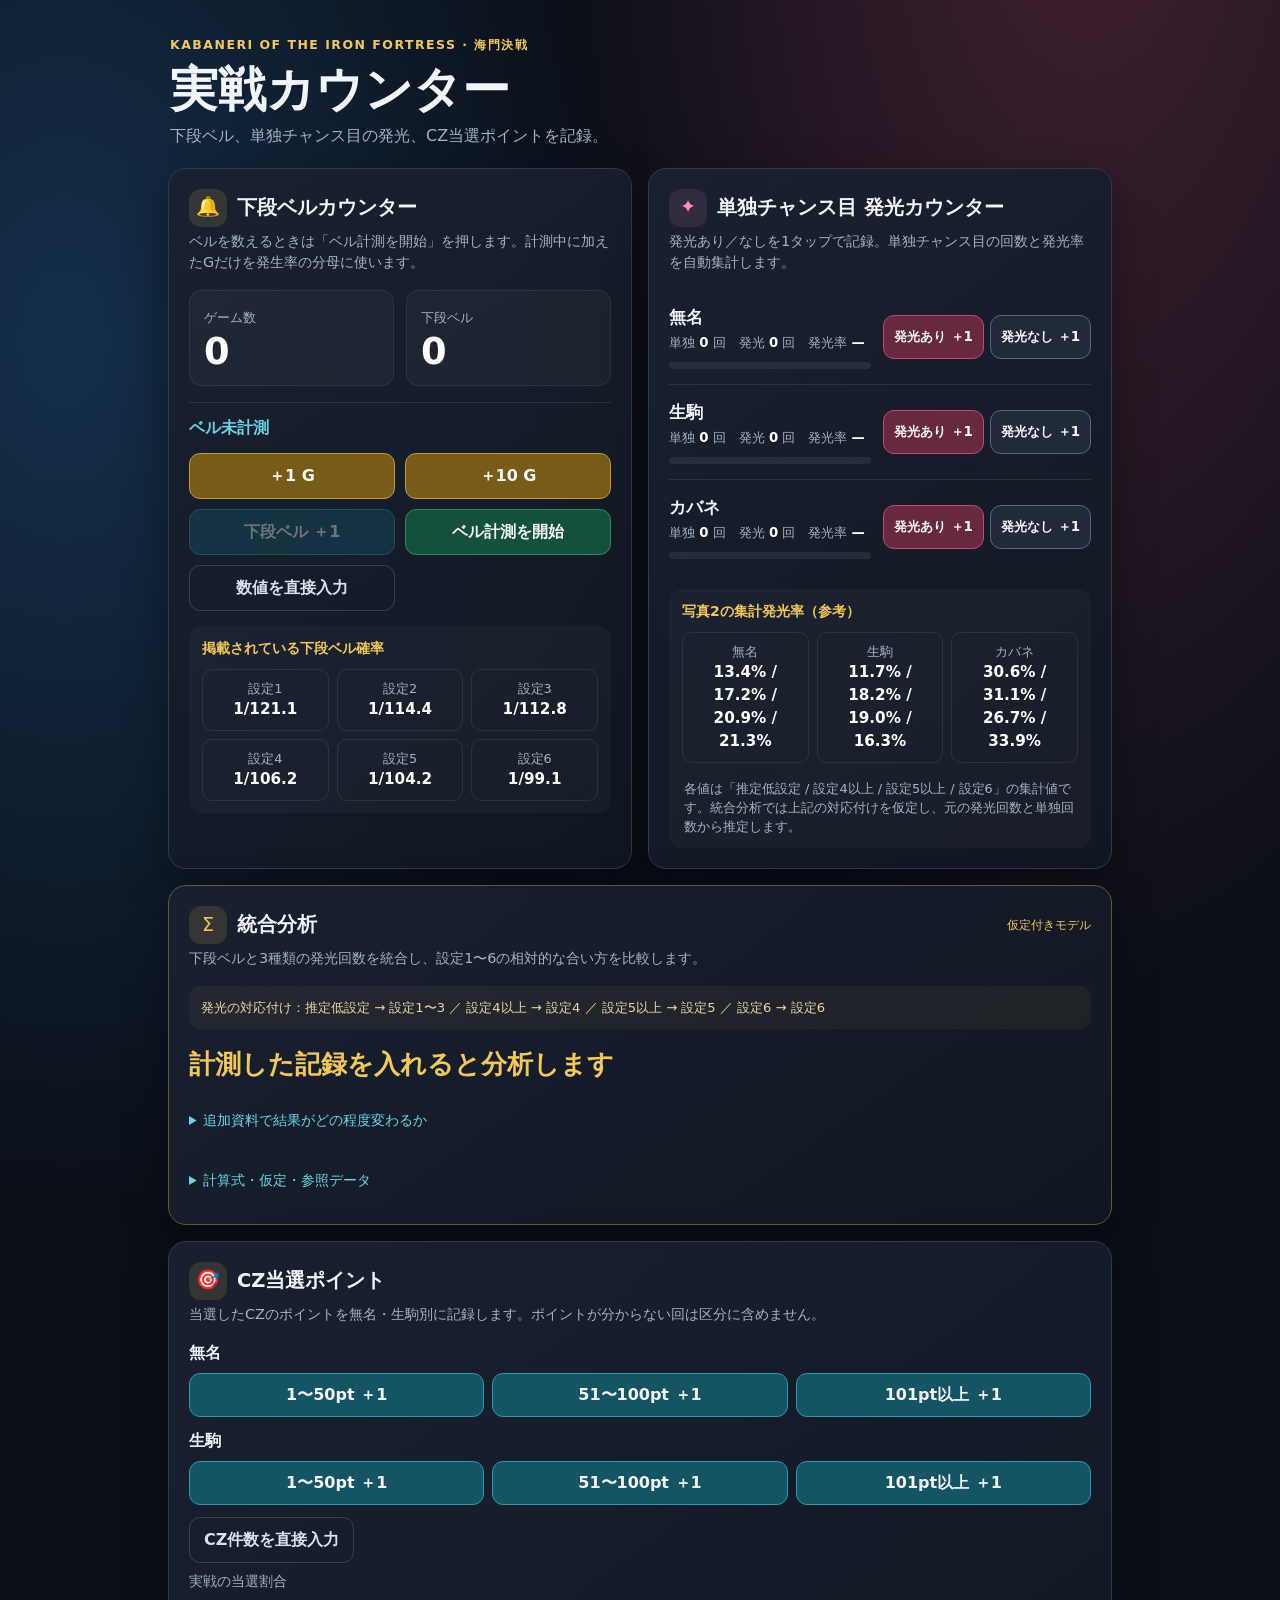
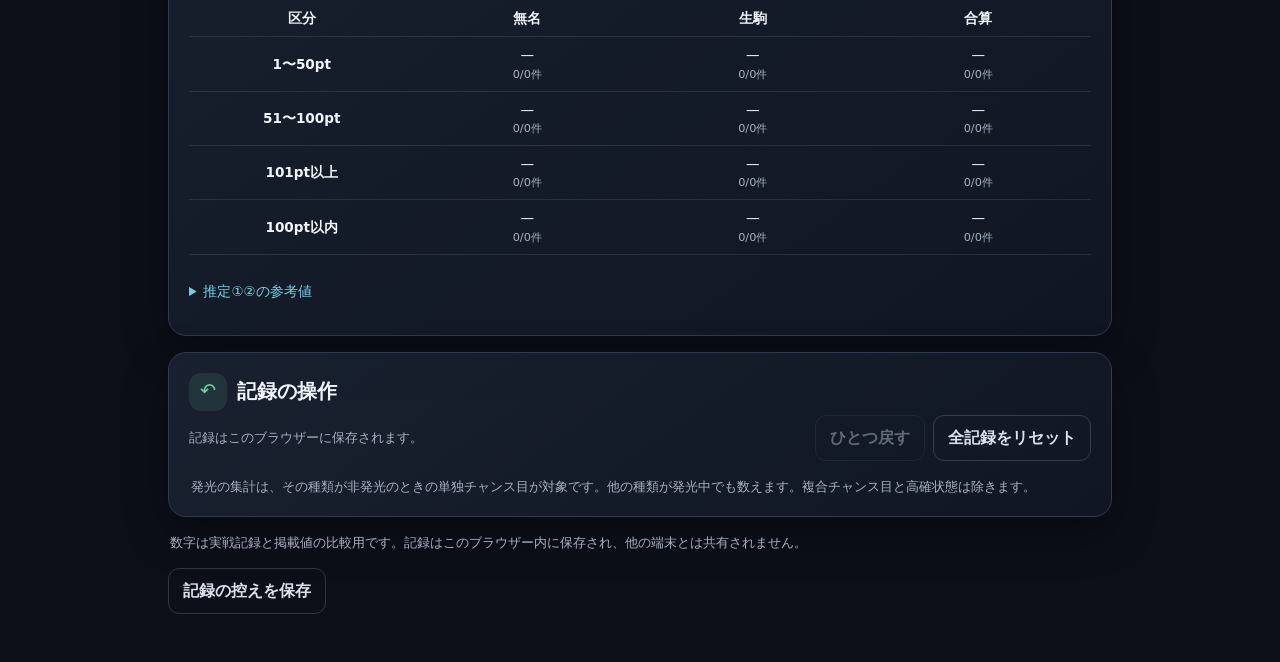
==== commit 700a850e: "Recover Kabaneri counter storage and preserve bell-first entry" ====
--- a/kabaneri-kaimon/index.html
+++ b/kabaneri-kaimon/index.html
@@ -22,6 +22,8 @@
 .edit-grid{grid-template-columns:repeat(2,minmax(0,1fr))}
 .edit-grid input{min-width:0}.toolbar{flex-wrap:wrap}
 #editForm fieldset{min-width:0;margin:0;border:1px solid var(--line);border-radius:10px}
+.method summary,.edit-grid input{min-height:44px}
+#editCzFields{display:grid;gap:10px}
 .cz-table{min-width:0;table-layout:fixed}
 .cz-table th,.cz-table td{padding:8px 4px;overflow-wrap:anywhere}
 .cz-table small{display:block;color:var(--muted)}
@@ -126,8 +128,8 @@
 <label>生駒・単独回数<input name="ikoTotal" type="number" inputmode="numeric" min="0" max="10000000" step="1" required></label><label>生駒・発光回数<input name="ikoLit" type="number" inputmode="numeric" min="0" max="10000000" step="1" required></label>
 <label>カバネ・単独回数<input name="kabTotal" type="number" inputmode="numeric" min="0" max="10000000" step="1" required></label><label>カバネ・発光回数<input name="kabLit" type="number" inputmode="numeric" min="0" max="10000000" step="1" required></label></div>
 <div class="edit-grid"><label>ベル計測G（空欄は未確認）<input name="bellGames" type="number" inputmode="numeric" min="0" max="10000000" step="1"></label></div>
-<p class="sub">以前のベルを分析に使う場合は、実際に数えたGを入力します。分からないときは空欄で保存できます。</p>
-<fieldset><legend>CZ当選ポイントの件数</legend><div class="edit-grid" id="editCzFields"></div></fieldset>
+<p class="sub">全ゲームでベルを数えた場合は、ベル計測Gに通常時ゲーム数と同じ値を入力してください。一部だけ数えた場合は、そのG数を入力します。分からないときは空欄で保存できます。</p>
+<div id="editCzFields" role="group" aria-label="CZ当選ポイントの件数"></div>
 <p id="editError" role="alert"></p><div class="buttons"><button type="submit" class="btn cyan">保存して再計算</button><button type="button" class="btn ghost" id="cancelEdit">キャンセル</button></div>
 </form></dialog>
 </main><div class="toast" id="toast" role="status" aria-live="polite"></div>
@@ -163,7 +165,7 @@
  return hits * Math.log(rate) + (total - hits) * Math.log1p(-rate);
 }
 function analyze(s){
- const hasBell=s.bellGames>0,hasLight=Object.keys(CHARACTERS).some(k=>s[k].total>0);
+ const hasBell=s.bellGames>0 && s.bells<=s.bellGames,hasLight=Object.keys(CHARACTERS).some(k=>s[k].total>0);
  if(!hasBell&&!hasLight)return {empty:true};
  const bell=BELL_DENOMINATORS.map(d=>hasBell?logBinomial(s.bellGames,s.bells,1/d):0);
  const light=GROUP_FOR_SETTING.map(g=>Object.keys(CHARACTERS).reduce((sum,key)=>{
